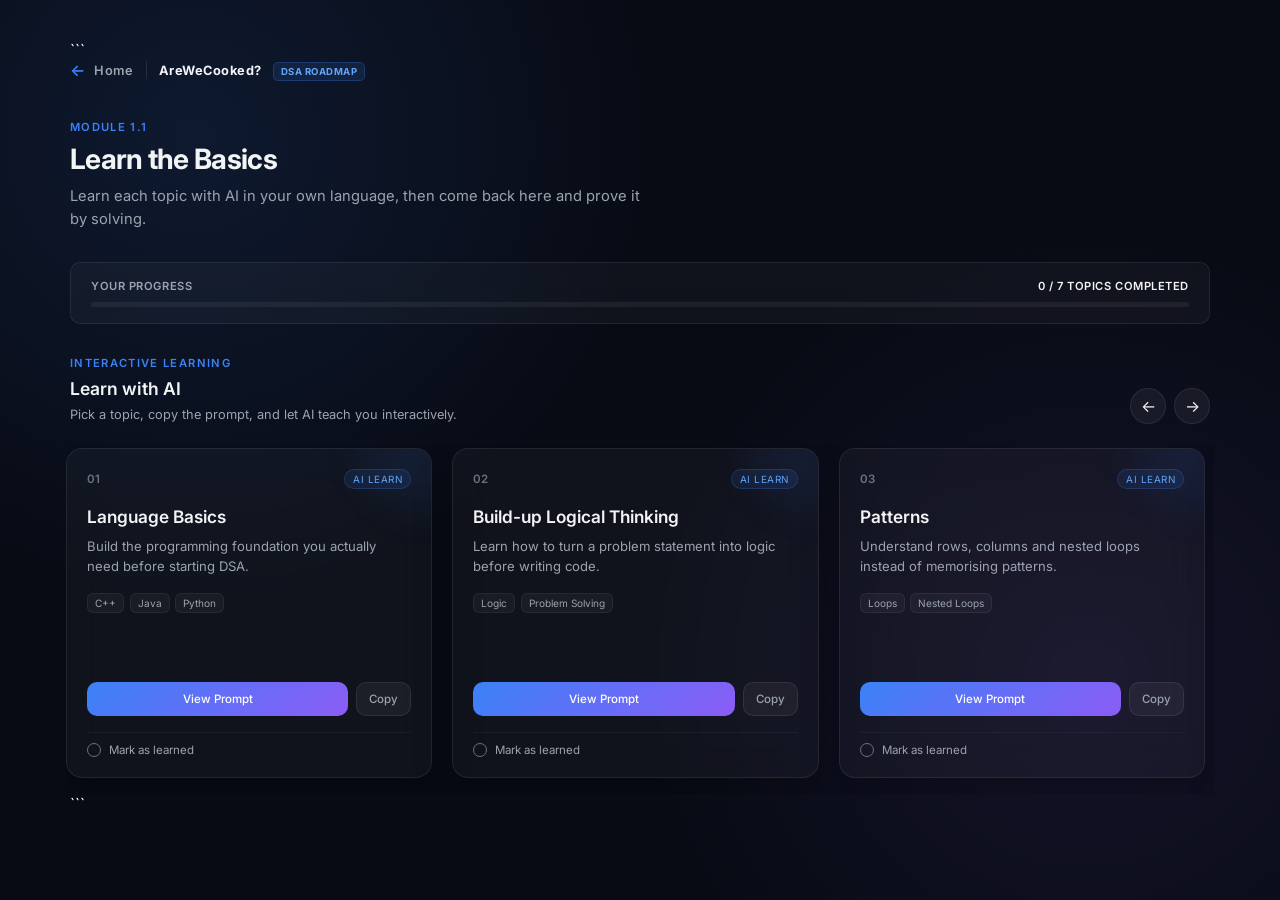
==== 1/1.1.html @ b9adece2 "1.1 prompts section added" ====
<!DOCTYPE html>

<html lang="en">
<head>
  <meta charset="UTF-8">
  <meta name="viewport" content="width=device-width, initial-scale=1.0">
  <title>AreWeCooked? — Learn the Basics</title>

  <link rel="preconnect" href="https://fonts.googleapis.com">
  <link rel="preconnect" href="https://fonts.gstatic.com" crossorigin>
  <link href="https://fonts.googleapis.com/css2?family=Inter:wght@400;500;600;700&display=swap" rel="stylesheet">

  <style>
    :root {
      --bg-dark: #080b14;
      --card-bg: rgba(255, 255, 255, 0.035);
      --card-bg-hover: rgba(255, 255, 255, 0.06);
      --card-border: rgba(255, 255, 255, 0.08);
      --card-border-hover: rgba(100, 140, 255, 0.3);

      --accent-blue: #3b82f6;
      --accent-purple: #8b5cf6;
      --accent-blue-glow: rgba(59, 130, 246, 0.25);
      --accent-green: #10b981;

      --text-main: #f3f4f6;
      --text-secondary: #9ca3af;
      --text-muted: #6b7280;

      --blur-val: blur(18px);
      --radius-lg: 16px;
      --radius-md: 10px;
      --radius-sm: 6px;

      --transition: all 0.25s cubic-bezier(0.16, 1, 0.3, 1);
    }

    * {
      box-sizing: border-box;
      margin: 0;
      padding: 0;
    }

    html {
      scroll-behavior: smooth;
    }

    body {
      background-color: var(--bg-dark);
      background-image:
        radial-gradient(circle at 15% 15%, rgba(59, 130, 246, 0.12), transparent 35%),
        radial-gradient(circle at 85% 75%, rgba(139, 92, 246, 0.09), transparent 35%);
      background-attachment: fixed;
      color: var(--text-main);
      font-family: 'Inter', -apple-system, BlinkMacSystemFont, sans-serif;
      min-height: 100vh;
      padding: 2.5rem 1.5rem 4rem;
      -webkit-font-smoothing: antialiased;
      overflow-x: hidden;
    }

    button,
    input {
      font: inherit;
    }

    .container {
      width: 100%;
      max-width: 1140px;
      margin: 0 auto;
    }

    /* =========================
       TOP BAR
    ========================= */

    .top-bar {
      display: flex;
      align-items: center;
      margin-bottom: 2.5rem;
    }

    .home-link {
      display: inline-flex;
      align-items: center;
      gap: 0.55rem;
      color: var(--text-secondary);
      text-decoration: none;
      font-size: 0.8rem;
      font-weight: 600;
      letter-spacing: 0.03em;
      transition: var(--transition);
    }

    .home-link:hover {
      color: var(--text-main);
      transform: translateX(-2px);
    }

    .home-arrow {
      color: var(--accent-blue);
      font-size: 1rem;
      transition: transform 0.25s ease;
    }

    .home-link:hover .home-arrow {
      transform: translateX(-3px);
    }

    .home-divider {
      width: 1px;
      height: 18px;
      background: rgba(255, 255, 255, 0.1);
      margin: 0 0.75rem;
    }

    .page-brand {
      font-size: 0.8rem;
      font-weight: 700;
      color: var(--text-main);
      letter-spacing: 0.04em;
    }

    .brand-badge {
      margin-left: 0.45rem;
      font-size: 0.6rem;
      padding: 3px 7px;
      background: rgba(59, 130, 246, 0.12);
      border: 1px solid rgba(59, 130, 246, 0.25);
      color: #60a5fa;
      border-radius: 5px;
      text-transform: uppercase;
    }

    /* =========================
       HEADER
    ========================= */

    .header-section {
      margin-bottom: 2rem;
    }

    .eyebrow {
      font-size: 0.7rem;
      font-weight: 600;
      text-transform: uppercase;
      letter-spacing: 0.12em;
      color: var(--accent-blue);
      margin-bottom: 0.5rem;
    }

    .main-heading {
      font-size: 1.75rem;
      font-weight: 700;
      letter-spacing: -0.025em;
      color: var(--text-main);
      margin-bottom: 0.55rem;
    }

    .header-desc {
      font-size: 0.92rem;
      color: var(--text-secondary);
      max-width: 590px;
      line-height: 1.55;
    }

    /* =========================
       PROGRESS
    ========================= */

    .progress-container {
      margin-bottom: 2rem;
      background: var(--card-bg);
      border: 1px solid var(--card-border);
      backdrop-filter: var(--blur-val);
      -webkit-backdrop-filter: var(--blur-val);
      border-radius: var(--radius-md);
      padding: 1rem 1.25rem;
      display: flex;
      flex-direction: column;
      gap: 0.55rem;
    }

    .progress-header {
      display: flex;
      justify-content: space-between;
      align-items: center;
      gap: 1rem;
      font-size: 0.7rem;
      font-weight: 600;
      letter-spacing: 0.05em;
      text-transform: uppercase;
      color: var(--text-secondary);
    }

    .progress-count {
      color: var(--text-main);
      white-space: nowrap;
    }

    .progress-bar-bg {
      width: 100%;
      height: 5px;
      background: rgba(255, 255, 255, 0.06);
      border-radius: 99px;
      overflow: hidden;
    }

    .progress-bar-fill {
      height: 100%;
      width: 0%;
      background: linear-gradient(90deg, var(--accent-blue), var(--accent-purple));
      border-radius: 99px;
      transition: width 0.4s ease;
    }

    /* =========================
       SECTION HEADER
    ========================= */

    .section-controls {
      display: flex;
      justify-content: space-between;
      align-items: flex-end;
      margin-bottom: 1.25rem;
      gap: 1rem;
    }

    .section-title {
      font-size: 1.1rem;
      font-weight: 600;
      color: var(--text-main);
    }

    .section-description {
      margin-top: 0.35rem;
      font-size: 0.8rem;
      line-height: 1.5;
      color: var(--text-secondary);
      max-width: 500px;
    }

    .nav-buttons {
      display: flex;
      gap: 0.5rem;
      flex-shrink: 0;
    }

    .nav-btn {
      width: 36px;
      height: 36px;
      border-radius: 50%;
      background: rgba(255, 255, 255, 0.05);
      border: 1px solid var(--card-border);
      color: var(--text-main);
      display: flex;
      align-items: center;
      justify-content: center;
      cursor: pointer;
      transition: var(--transition);
    }

    .nav-btn:hover {
      background: rgba(59, 130, 246, 0.15);
      border-color: rgba(59, 130, 246, 0.4);
      color: #fff;
      transform: translateY(-2px);
    }

    /* =========================
       CAROUSEL
    ========================= */

    .carousel-track {
      display: flex;
      gap: 1.25rem;
      overflow-x: auto;
      scroll-snap-type: x mandatory;
      scroll-behavior: smooth;
      padding: 0.25rem 0.25rem 1rem;
      margin: 0 -0.25rem;
      scrollbar-width: none;
      -webkit-overflow-scrolling: touch;
      cursor: grab;
    }

    .carousel-track:active {
      cursor: grabbing;
    }

    .carousel-track::-webkit-scrollbar {
      display: none;
    }

    /* =========================
       CARDS
    ========================= */

    .card {
      flex: 0 0 calc(33.333% - 0.85rem);
      min-width: 300px;
      min-height: 330px;
      scroll-snap-align: start;

      background: var(--card-bg);
      border: 1px solid var(--card-border);
      backdrop-filter: var(--blur-val);
      -webkit-backdrop-filter: var(--blur-val);
      border-radius: var(--radius-lg);

      padding: 1.25rem;

      display: flex;
      flex-direction: column;
      justify-content: space-between;

      box-shadow: 0 20px 40px rgba(0, 0, 0, 0.2);
      transition: var(--transition);
      position: relative;
      overflow: hidden;
    }

    .card::before {
      content: "";
      position: absolute;
      width: 130px;
      height: 130px;
      top: -70px;
      right: -60px;
      background: rgba(59, 130, 246, 0.08);
      border-radius: 50%;
      filter: blur(20px);
      pointer-events: none;
    }

    .card:hover {
      transform: translateY(-4px);
      border-color: var(--card-border-hover);
      background: var(--card-bg-hover);
      box-shadow:
        0 20px 40px rgba(0, 0, 0, 0.3),
        0 0 20px var(--accent-blue-glow);
    }

    .card.is-learned {
      border-color: rgba(16, 185, 129, 0.35);
    }

    .card-top {
      display: flex;
      justify-content: space-between;
      align-items: center;
      margin-bottom: 1rem;
    }

    .topic-number {
      font-size: 0.72rem;
      font-weight: 600;
      color: var(--text-muted);
    }

    .ai-badge {
      font-size: 0.62rem;
      text-transform: uppercase;
      letter-spacing: 0.05em;
      padding: 3px 8px;
      border-radius: 12px;
      background: rgba(59, 130, 246, 0.1);
      color: #60a5fa;
      border: 1px solid rgba(59, 130, 246, 0.22);
    }

    .card-title {
      font-size: 1.08rem;
      font-weight: 600;
      line-height: 1.35;
      color: var(--text-main);
      margin-bottom: 0.55rem;
    }

    .card-desc {
      font-size: 0.82rem;
      color: var(--text-secondary);
      line-height: 1.5;
      margin-bottom: 1rem;
    }

    .tags-wrapper {
      display: flex;
      flex-wrap: wrap;
      gap: 0.35rem;
      margin-bottom: 1.25rem;
    }

    .tag {
      font-size: 0.63rem;
      padding: 3px 7px;
      background: rgba(255, 255, 255, 0.04);
      border: 1px solid rgba(255, 255, 255, 0.06);
      color: var(--text-secondary);
      border-radius: var(--radius-sm);
    }

    /* =========================
       BUTTONS
    ========================= */

    .card-actions {
      display: flex;
      gap: 0.5rem;
      margin-bottom: 1rem;
    }

    .btn {
      font-family: inherit;
      font-size: 0.72rem;
      font-weight: 500;
      padding: 0.55rem 0.75rem;
      border-radius: var(--radius-md);
      cursor: pointer;
      transition: var(--transition);
      display: inline-flex;
      align-items: center;
      justify-content: center;
      gap: 0.35rem;
      border: none;
    }

    .btn-primary {
      background: linear-gradient(135deg, var(--accent-blue), var(--accent-purple));
      color: #fff;
      flex: 1;
    }

    .btn-primary:hover {
      opacity: 0.92;
      box-shadow: 0 4px 14px rgba(59, 130, 246, 0.28);
    }

    .btn-secondary {
      background: rgba(255, 255, 255, 0.05);
      border: 1px solid var(--card-border);
      color: var(--text-secondary);
    }

    .btn-secondary:hover {
      background: rgba(255, 255, 255, 0.1);
      color: var(--text-main);
    }

    /* =========================
       LEARNED TOGGLE
    ========================= */

    .learned-toggle {
      display: flex;
      align-items: center;
      gap: 0.5rem;
      font-size: 0.72rem;
      color: var(--text-secondary);
      cursor: pointer;
      user-select: none;
      padding-top: 0.65rem;
      border-top: 1px solid rgba(255, 255, 255, 0.04);
    }

    .learned-toggle input {
      display: none;
    }

    .checkbox-custom {
      width: 14px;
      height: 14px;
      border-radius: 50%;
      border: 1px solid var(--text-muted);
      display: flex;
      align-items: center;
      justify-content: center;
      transition: var(--transition);
    }

    .learned-toggle input:checked ~ .checkbox-custom {
      background: var(--accent-green);
      border-color: var(--accent-green);
    }

    .checkbox-custom::after {
      content: "";
      width: 4px;
      height: 7px;
      border: solid #000;
      border-width: 0 1.5px 1.5px 0;
      transform: rotate(45deg);
      display: none;
      margin-bottom: 1px;
    }

    .learned-toggle input:checked ~ .checkbox-custom::after {
      display: block;
    }

    .learned-toggle input:checked ~ .label-text {
      color: var(--accent-green);
    }

    /* =========================
       MODAL
    ========================= */

    .modal-overlay {
      position: fixed;
      inset: 0;
      width: 100vw;
      height: 100vh;

      background: rgba(4, 6, 12, 0.78);
      backdrop-filter: blur(9px);
      -webkit-backdrop-filter: blur(9px);

      z-index: 1000;

      display: flex;
      align-items: center;
      justify-content: center;

      opacity: 0;
      pointer-events: none;
      transition: opacity 0.25s ease;

      padding: 1rem;
    }

    .modal-overlay.active {
      opacity: 1;
      pointer-events: auto;
    }

    .modal {
      background: rgba(15, 20, 32, 0.9);
      border: 1px solid var(--card-border);
      backdrop-filter: var(--blur-val);
      -webkit-backdrop-filter: var(--blur-val);
      border-radius: var(--radius-lg);

      width: 100%;
      max-width: 680px;
      max-height: 90vh;

      padding: 1.5rem;

      box-shadow: 0 30px 60px rgba(0, 0, 0, 0.5);

      transform: scale(0.96) translateY(8px);
      transition: transform 0.25s ease;

      display: flex;
      flex-direction: column;
      gap: 1rem;
    }

    .modal-overlay.active .modal {
      transform: scale(1) translateY(0);
    }

    .modal-header {
      display: flex;
      justify-content: space-between;
      align-items: flex-start;
      gap: 1rem;
    }

    .modal-topic-label {
      font-size: 0.65rem;
      text-transform: uppercase;
      letter-spacing: 0.1em;
      color: var(--accent-blue);
      font-weight: 600;
      margin-bottom: 0.25rem;
    }

    .modal-title {
      font-size: 1.2rem;
      font-weight: 600;
      color: var(--text-main);
    }

    .modal-close {
      width: 32px;
      height: 32px;
      border-radius: 50%;
      border: 1px solid var(--card-border);
      background: rgba(255, 255, 255, 0.04);
      color: var(--text-secondary);
      cursor: pointer;
      transition: var(--transition);
      flex-shrink: 0;
    }

    .modal-close:hover {
      color: var(--text-main);
      background: rgba(255, 255, 255, 0.09);
    }

    .prompt-box-wrapper {
      display: flex;
      flex-direction: column;
      gap: 0.4rem;
      min-height: 0;
    }

    .prompt-label {
      font-size: 0.68rem;
      color: var(--text-muted);
      text-transform: uppercase;
      letter-spacing: 0.05em;
    }

    .prompt-box {
      background: rgba(0, 0, 0, 0.35);
      border: 1px solid rgba(255, 255, 255, 0.06);
      border-radius: var(--radius-md);
      padding: 1rem;

      font-family: 'Inter', sans-serif;
      font-size: 0.8rem;
      color: var(--text-secondary);
      line-height: 1.65;

      max-height: 50vh;
      overflow-y: auto;
      white-space: pre-wrap;
    }

    .prompt-box::-webkit-scrollbar {
      width: 5px;
    }

    .prompt-box::-webkit-scrollbar-thumb {
      background: rgba(255, 255, 255, 0.15);
      border-radius: 10px;
    }

    .modal-actions {
      display: flex;
      justify-content: flex-end;
      gap: 0.5rem;
    }

    /* =========================
       TOAST
    ========================= */

    .toast {
      position: fixed;
      bottom: 20px;
      right: 20px;

      background: rgba(15, 23, 42, 0.94);
      border: 1px solid rgba(59, 130, 246, 0.5);
      color: var(--text-main);

      padding: 0.65rem 1rem;
      border-radius: var(--radius-md);

      font-size: 0.78rem;

      display: flex;
      align-items: center;
      gap: 0.5rem;

      box-shadow: 0 10px 25px rgba(0, 0, 0, 0.3);

      transform: translateY(100px);
      opacity: 0;
      transition: all 0.3s ease;

      z-index: 1100;
    }

    .toast.show {
      transform: translateY(0);
      opacity: 1;
    }

    /* =========================
       RESPONSIVE
    ========================= */

    @media (max-width: 900px) {
      .card {
        flex: 0 0 calc(50% - 0.625rem);
      }
    }

    @media (max-width: 600px) {
      body {
        padding: 1.5rem 1rem 3rem;
      }

      .top-bar {
        margin-bottom: 2rem;
      }

      .main-heading {
        font-size: 1.45rem;
      }

      .header-desc {
        font-size: 0.85rem;
      }

      .section-controls {
        align-items: flex-start;
      }

      .section-description {
        max-width: 300px;
      }

      .card {
        flex: 0 0 86%;
        min-width: 0;
        min-height: 315px;
      }

      .modal {
        padding: 1.15rem;
        max-height: 92vh;
      }

      .prompt-box {
        max-height: 55vh;
        font-size: 0.77rem;
      }

      .toast {
        left: 1rem;
        right: 1rem;
        bottom: 1rem;
        justify-content: center;
      }
    }
  </style>

</head>

<body>

  <div class="container">

```
<!-- =========================
     TOP BAR
========================== -->

<div class="top-bar">

  <a href="../../index.html" class="home-link" aria-label="Go to homepage">
    <span class="home-arrow">←</span>
    <span>Home</span>
  </a>

  <span class="home-divider"></span>

  <div class="page-brand">
    AreWeCooked?
    <span class="brand-badge">DSA Roadmap</span>
  </div>

</div>

<!-- =========================
     HEADER
========================== -->

<header class="header-section">

  <div class="eyebrow">Module 1.1</div>

  <h1 class="main-heading">Learn the Basics</h1>

  <p class="header-desc">
    Learn each topic with AI in your own language, then come back here and prove it by solving.
  </p>

</header>

<!-- =========================
     PROGRESS
========================== -->

<div class="progress-container">

  <div class="progress-header">
    <span>Your Progress</span>

    <span class="progress-count" id="progress-text">
      0 / 7 Topics Completed
    </span>
  </div>

  <div class="progress-bar-bg">
    <div class="progress-bar-fill" id="progress-fill"></div>
  </div>

</div>

<!-- =========================
     AI SECTION
========================== -->

<div class="section-controls">

  <div>

    <div class="eyebrow">
      Interactive Learning
    </div>

    <h2 class="section-title">
      Learn with AI
    </h2>

    <p class="section-description">
      Pick a topic, copy the prompt, and let AI teach you interactively.
    </p>

  </div>

  <div class="nav-buttons">

    <button
      class="nav-btn"
      id="prevBtn"
      aria-label="Previous topics"
      type="button"
    >
      ←
    </button>

    <button
      class="nav-btn"
      id="nextBtn"
      aria-label="Next topics"
      type="button"
    >
      →
    </button>

  </div>

</div>

<!-- =========================
     CAROUSEL
========================== -->

<div class="carousel-track" id="carouselTrack">

  <!-- CARD 01 -->
  <div class="card" data-id="1">

    <div>

      <div class="card-top">
        <span class="topic-number">01</span>
        <span class="ai-badge">AI Learn</span>
      </div>

      <h3 class="card-title">
        Language Basics
      </h3>

      <p class="card-desc">
        Build the programming foundation you actually need before starting DSA.
      </p>

      <div class="tags-wrapper">
        <span class="tag">C++</span>
        <span class="tag">Java</span>
        <span class="tag">Python</span>
      </div>

    </div>

    <div>

      <div class="card-actions">

        <button
          class="btn btn-primary"
          onclick="openModal(1)"
          type="button"
        >
          View Prompt
        </button>

        <button
          class="btn btn-secondary"
          onclick="copyPrompt(1)"
          type="button"
        >
          Copy
        </button>

      </div>

      <label class="learned-toggle">

        <input
          type="checkbox"
          data-learned-id="1"
          onchange="toggleLearned(1, this.checked)"
        >

        <span class="checkbox-custom"></span>

        <span class="label-text">
          Mark as learned
        </span>

      </label>

    </div>

  </div>


  <!-- CARD 02 -->
  <div class="card" data-id="2">

    <div>

      <div class="card-top">
        <span class="topic-number">02</span>
        <span class="ai-badge">AI Learn</span>
      </div>

      <h3 class="card-title">
        Build-up Logical Thinking
      </h3>

      <p class="card-desc">
        Learn how to turn a problem statement into logic before writing code.
      </p>

      <div class="tags-wrapper">
        <span class="tag">Logic</span>
        <span class="tag">Problem Solving</span>
      </div>

    </div>

    <div>

      <div class="card-actions">

        <button
          class="btn btn-primary"
          onclick="openModal(2)"
          type="button"
        >
          View Prompt
        </button>

        <button
          class="btn btn-secondary"
          onclick="copyPrompt(2)"
          type="button"
        >
          Copy
        </button>

      </div>

      <label class="learned-toggle">

        <input
          type="checkbox"
          data-learned-id="2"
          onchange="toggleLearned(2, this.checked)"
        >

        <span class="checkbox-custom"></span>

        <span class="label-text">
          Mark as learned
        </span>

      </label>

    </div>

  </div>


  <!-- CARD 03 -->
  <div class="card" data-id="3">

    <div>

      <div class="card-top">
        <span class="topic-number">03</span>
        <span class="ai-badge">AI Learn</span>
      </div>

      <h3 class="card-title">
        Patterns
      </h3>

      <p class="card-desc">
        Understand rows, columns and nested loops instead of memorising patterns.
      </p>

      <div class="tags-wrapper">
        <span class="tag">Loops</span>
        <span class="tag">Nested Loops</span>
      </div>

    </div>

    <div>

      <div class="card-actions">

        <button
          class="btn btn-primary"
          onclick="openModal(3)"
          type="button"
        >
          View Prompt
        </button>

        <button
          class="btn btn-secondary"
          onclick="copyPrompt(3)"
          type="button"
        >
          Copy
        </button>

      </div>

      <label class="learned-toggle">

        <input
          type="checkbox"
          data-learned-id="3"
          onchange="toggleLearned(3, this.checked)"
        >

        <span class="checkbox-custom"></span>

        <span class="label-text">
          Mark as learned
        </span>

      </label>

    </div>

  </div>


  <!-- CARD 04 -->
  <div class="card" data-id="4">

    <div>

      <div class="card-top">
        <span class="topic-number">04</span>
        <span class="ai-badge">AI Learn</span>
      </div>

      <h3 class="card-title">
        STL / Collections
      </h3>

      <p class="card-desc">
        Learn the data structures and tools your language gives you for DSA.
      </p>

      <div class="tags-wrapper">
        <span class="tag">STL</span>
        <span class="tag">Collections</span>
        <span class="tag">DSA</span>
      </div>

    </div>

    <div>

      <div class="card-actions">

        <button
          class="btn btn-primary"
          onclick="openModal(4)"
          type="button"
        >
          View Prompt
        </button>

        <button
          class="btn btn-secondary"
          onclick="copyPrompt(4)"
          type="button"
        >
          Copy
        </button>

      </div>

      <label class="learned-toggle">

        <input
          type="checkbox"
          data-learned-id="4"
          onchange="toggleLearned(4, this.checked)"
        >

        <span class="checkbox-custom"></span>

        <span class="label-text">
          Mark as learned
        </span>

      </label>

    </div>

  </div>


  <!-- CARD 05 -->
  <div class="card" data-id="5">

    <div>

      <div class="card-top">
        <span class="topic-number">05</span>
        <span class="ai-badge">AI Learn</span>
      </div>

      <h3 class="card-title">
        Basic Maths
      </h3>

      <p class="card-desc">
        Build the mathematical thinking behind common beginner DSA problems.
      </p>

      <div class="tags-wrapper">
        <span class="tag">Numbers</span>
        <span class="tag">Primes</span>
        <span class="tag">GCD</span>
      </div>

    </div>

    <div>

      <div class="card-actions">

        <button
          class="btn btn-primary"
          onclick="openModal(5)"
          type="button"
        >
          View Prompt
        </button>

        <button
          class="btn btn-secondary"
          onclick="copyPrompt(5)"
          type="button"
        >
          Copy
        </button>

      </div>

      <label class="learned-toggle">

        <input
          type="checkbox"
          data-learned-id="5"
          onchange="toggleLearned(5, this.checked)"
        >

        <span class="checkbox-custom"></span>

        <span class="label-text">
          Mark as learned
        </span>

      </label>

    </div>

  </div>


  <!-- CARD 06 -->
  <div class="card" data-id="6">

    <div>

      <div class="card-top">
        <span class="topic-number">06</span>
        <span class="ai-badge">AI Learn</span>
      </div>

      <h3 class="card-title">
        Basic Recursion
      </h3>

      <p class="card-desc">
        Understand calls, base cases and the stack before solving recursion problems.
      </p>

      <div class="tags-wrapper">
        <span class="tag">Recursion</span>
        <span class="tag">Call Stack</span>
      </div>

    </div>

    <div>

      <div class="card-actions">

        <button
          class="btn btn-primary"
          onclick="openModal(6)"
          type="button"
        >
          View Prompt
        </button>

        <button
          class="btn btn-secondary"
          onclick="copyPrompt(6)"
          type="button"
        >
          Copy
        </button>

      </div>

      <label class="learned-toggle">

        <input
          type="checkbox"
          data-learned-id="6"
          onchange="toggleLearned(6, this.checked)"
        >

        <span class="checkbox-custom"></span>

        <span class="label-text">
          Mark as learned
        </span>

      </label>

    </div>

  </div>


  <!-- CARD 07 -->
  <div class="card" data-id="7">

    <div>

      <div class="card-top">
        <span class="topic-number">07</span>
        <span class="ai-badge">AI Learn</span>
      </div>

      <h3 class="card-title">
        Basic Hashing
      </h3>

      <p class="card-desc">
        Learn when storing information can make a problem dramatically faster.
      </p>

      <div class="tags-wrapper">
        <span class="tag">Hashing</span>
        <span class="tag">Frequency</span>
        <span class="tag">Lookup</span>
      </div>

    </div>

    <div>

      <div class="card-actions">

        <button
          class="btn btn-primary"
          onclick="openModal(7)"
          type="button"
        >
          View Prompt
        </button>

        <button
          class="btn btn-secondary"
          onclick="copyPrompt(7)"
          type="button"
        >
          Copy
        </button>

      </div>

      <label class="learned-toggle">

        <input
          type="checkbox"
          data-learned-id="7"
          onchange="toggleLearned(7, this.checked)"
        >

        <span class="checkbox-custom"></span>

        <span class="label-text">
          Mark as learned
        </span>

      </label>

    </div>

  </div>

</div>
```

  </div>

  <!-- =========================
       PROMPT MODAL
  ========================== -->

  <div
    class="modal-overlay"
    id="modalOverlay"
    onclick="closeModalOnOuterClick(event)"
    aria-hidden="true"
  >

```
<div
  class="modal"
  role="dialog"
  aria-modal="true"
  aria-labelledby="modalTitle"
>

  <div class="modal-header">

    <div>

      <div
        class="modal-topic-label"
        id="modalTopicLabel"
      >
        Topic 01
      </div>

      <div
        class="modal-title"
        id="modalTitle"
      >
        Language Basics
      </div>

    </div>

    <button
      class="modal-close"
      onclick="closeModal()"
      aria-label="Close prompt"
      type="button"
    >
      ×
    </button>

  </div>


  <div class="prompt-box-wrapper">

    <span class="prompt-label">
      AI Prompt
    </span>

    <div
      class="prompt-box"
      id="modalPromptText"
    >
      Loading prompt...
    </div>

  </div>


  <div class="modal-actions">

    <button
      class="btn btn-secondary"
      onclick="closeModal()"
      type="button"
    >
      Close
    </button>

    <button
      class="btn btn-primary"
      id="modalCopyBtn"
      onclick="copyCurrentModalPrompt()"
      type="button"
    >
      Copy Prompt
    </button>

  </div>

</div>
```

  </div>

  <!-- =========================
       TOAST
  ========================== -->

  <div
    class="toast"
    id="toast"
    role="status"
    aria-live="polite"
  >

```
<span>✓</span>

<span id="toastMsg">
  Prompt copied to clipboard!
</span>
```

  </div>

  <!-- =========================
       JAVASCRIPT
  ========================== -->

  <script>

    /* ============================================================
       AI PROMPTS
    ============================================================ */

    const promptsData = {

      1: {
        title: "Language Basics",

        prompt: `Act as my personal programming fundamentals tutor for DSA.

First ask me which language I am using:
- C++
- Java
- Python

Also ask me how much programming I already know.

My goal is NOT to master the entire programming language. I want to learn the programming fundamentals I actually need before starting DSA and become comfortable solving basic problems independently.

Teach me interactively, not like a textbook.

Start by checking my current level with a few simple questions or a tiny coding task. Then create a learning path based on my level.

Teach ONE concept at a time.

For every concept:

1. Explain the idea simply.
2. Show a small example in my chosen language.
3. Explain why the code works.
4. Ask me a question to check my understanding.
5. Give me a small problem to solve myself.
6. Let me attempt it before showing the solution.
7. If I get stuck, give hints progressively.
8. If my solution is wrong, help me identify and fix the mistake instead of immediately replacing my code.
9. Explain important edge cases.
10. Move on only when I reasonably understand the concept.

Cover the programming fundamentals needed for beginner DSA:

- Variables
- Data types
- Input/output
- Operators
- Type conversion where relevant
- if/else
- switch where relevant
- for loops
- while loops
- nested loops
- functions
- parameters and return values
- basic scope
- arrays/lists
- strings
- basic language features needed for problem solving

Adapt EVERYTHING to my chosen language.

Connect each concept to DSA. Explain how loops, conditions, functions, arrays/lists and strings will later appear in actual DSA problems.

Do not make me memorize syntax. Make me think.

Gradually introduce:

- problem understanding
- writing simple logic
- pseudocode
- dry runs
- edge cases
- debugging
- basic time complexity
- basic space complexity

When I give you code, first understand what I was trying to do. Then point out the exact issue, explain WHY it happens, and give me a hint before giving corrected code.

Periodically test me with:

- output prediction
- debugging
- dry runs
- small coding problems
- "what would you change?" questions

Do not give huge theory dumps.
Do not reveal solutions immediately.
Do not rush.
Adapt the difficulty to me.

At the end, give me a small assessment and tell me which fundamentals I should revise before moving to DSA.

Start by asking me which language I use and what I already know.`
      },


      2: {
        title: "Build-up Logical Thinking",

        prompt: `Act as my personal problem-solving tutor for DSA.

I want to develop the ability to look at a programming problem and figure out the logic myself instead of immediately searching for a solution.

First ask me whether I use C++, Java, or Python and remember my choice throughout the session.

Do NOT teach this like a theory chapter.

Teach me how to think.

Start with very simple problems and gradually increase the difficulty.

For every problem, train me through this process:

1. Read the problem carefully.
2. Identify what is given.
3. Identify what needs to be found.
4. Identify important constraints if provided.
5. Break the problem into smaller steps.
6. Look for patterns or observations.
7. Decide which programming concepts are needed.
8. Write the logic/pseudocode.
9. Dry-run the logic manually.
10. Convert it into code.
11. Test normal and edge cases.
12. Think about time and space complexity.

Do NOT give me the solution immediately.

Ask me what I think first.

If I am stuck:

- give a small hint
- then a stronger hint
- only reveal the approach if I still cannot progress

After I solve a problem, ask me whether there is another way to solve it and compare the approaches.

Include exercises involving:

- conditions
- loops
- nested loops
- numbers
- arrays/lists
- strings
- simple patterns
- basic mathematical logic

Teach me to recognise common problem-solving patterns.

Occasionally give me a problem without telling me which concept it uses. I should identify the approach myself.

If I make the same mistake repeatedly, stop and teach that specific thinking gap.

Do not focus on memorising code.

Focus on:

PROBLEM → OBSERVATION → LOGIC → APPROACH → CODE → TEST

At the end, give me a mini challenge where I must explain my approach BEFORE writing code.

Start by asking me a very easy problem and let me think.`
      },


      3: {
        title: "Patterns",

        prompt: `Act as my personal DSA patterns tutor.

I use patterns to improve my understanding of nested loops and logical thinking, not to memorise pattern code.

First ask me whether I use C++, Java, or Python and use that language throughout the session.

Teach me patterns progressively from extremely simple to challenging.

For every pattern:

1. Show me the expected output.
2. Ask me to observe it.
3. Ask how many rows there are.
4. Ask what changes from row to row.
5. Make me identify the number of columns/items.
6. Make me identify spaces if they exist.
7. Ask me what should be printed in each position.
8. Help me derive the loop structure.
9. Let me attempt the code.
10. Give hints if I get stuck.
11. Dry-run the loops.
12. Explain the final solution only after I have tried.

Start with:

- solid star patterns
- increasing/decreasing patterns
- number patterns
- character patterns

Then gradually introduce:

- spaces
- pyramids
- inverted pyramids
- symmetrical patterns
- changing row/column relationships
- more complex nested-loop patterns

Do NOT let me memorise templates.

If I ask for the code immediately, first ask me to explain the row/column logic.

When I make a mistake, identify whether the problem is:

- row logic
- column logic
- space calculation
- loop bounds
- printed value
- nested-loop structure

Make me predict the output of small loops and dry-run them.

Gradually increase difficulty only when I demonstrate understanding.

At the end, give me several unseen patterns and ask me to derive the logic without help.

The goal is:

OBSERVE → FIND THE PATTERN → DERIVE LOOPS → CODE → DRY RUN

Start with a very simple pattern and ask me what I notice.`
      },


      4: {
        title: "STL / Collections",

        prompt: `Act as my personal DSA data-structures tutor.

First ask me whether I use C++, Java, or Python.

Adapt the entire lesson to my language.

My goal is not to memorise every library function. I want to understand the data structures and tools I will actually use while solving DSA problems.

Teach one structure at a time.

For every structure, explain:

1. What it is.
2. Why it exists.
3. What problem it solves.
4. When I should use it.
5. Important operations.
6. Time complexity of those operations.
7. A tiny example.
8. A small problem where I actually use it.

For C++, cover useful STL structures such as:

- vector
- pair
- set
- unordered_set
- map
- unordered_map
- stack
- queue
- priority_queue
- iterators
- useful algorithms

For Java, teach the relevant Java Collections equivalents.

For Python, teach the appropriate built-in data structures and useful modules/tools for DSA.

Do NOT teach every available API method.

Focus on practical DSA usage.

After teaching a structure, give me a problem and ask:

"Would you use this structure here? Why?"

Make me choose the data structure myself before telling me the answer.

Include comparison questions such as:

- vector vs set
- map vs unordered_map
- set vs unordered_set
- stack vs queue
- array/list vs hash-based structure

Explain trade-offs and complexity when relevant.

When I give code, review how I used the data structure and suggest improvements without unnecessarily rewriting my solution.

Gradually move from simple usage to actual beginner DSA problems.

At the end, give me a mixed challenge where I must decide which structure to use without being told.

The goal is:

UNDERSTAND → CHOOSE → USE → SOLVE

Start by asking which language I use and what data structures I already know.`
      },


      5: {
        title: "Basic Maths",

        prompt: `Act as my personal Basic Maths for DSA tutor.

First ask whether I use C++, Java, or Python and use that language for every coding example.

Teach only the mathematics that is genuinely useful for beginner DSA and problem solving.

Do not turn this into a school mathematics lecture.

Teach through:

OBSERVATION → LOGIC → ALGORITHM → CODE → PROBLEM

Cover topics progressively, including:

- even and odd numbers
- counting digits
- extracting digits
- sum of digits
- reversing a number
- palindrome numbers
- Armstrong numbers
- factors
- divisors
- prime numbers
- GCD
- LCM
- basic number properties

For each topic:

1. Explain the intuition.
2. Ask me what I think the solution might be.
3. Let me derive the logic.
4. Use a small example.
5. Dry-run it manually.
6. Let me write the code.
7. Help me debug it if necessary.
8. Explain time and space complexity.
9. Give me a similar problem to solve.

Do not immediately give me formulas or code if I can derive the idea myself.

For problems involving optimisation, first let me think of a simple solution and then help me discover a better approach.

For example, when learning prime checking, don't simply give me the sqrt(N) solution. Help me understand WHY checking beyond sqrt(N) is unnecessary.

Use edge cases and tricky inputs to test my understanding.

At the end, give me a mixed set of beginner maths problems without telling me which technique each one requires.

The goal is to make mathematical observations naturally while solving DSA problems.

Start with a very simple number problem and let me explain my approach.`
      },


      6: {
        title: "Basic Recursion",

        prompt: `Act as my personal recursion tutor for DSA.

First ask whether I use C++, Java, or Python and use that language throughout the session.

Assume I may know nothing about recursion.

Do NOT start with difficult recursion problems.

I want to genuinely understand what recursion is rather than memorise recursive code.

Teach me through small experiments and tracing.

Start with:

- what a function call actually does
- what it means for a function to call itself
- base case
- recursive case
- why the base case is necessary
- how calls are placed on the call stack
- how recursion returns and unwinds

For every example:

1. Show the problem.
2. Ask me what I think should happen.
3. Let me predict the calls.
4. Make me manually trace them.
5. Explain the call stack.
6. Let me write the code.
7. Dry-run my code.
8. Correct my mistakes through hints.

Start with extremely simple problems such as:

- printing something N times
- printing numbers
- printing numbers in reverse
- sum of first N numbers
- factorial
- basic recursive problems

Do NOT rush into backtracking or advanced recursion.

Teach me how to identify:

- base case
- changing parameter
- recursive call
- progress toward the base case

Whenever possible, ask me:

"What happens in the next recursive call?"

and:

"What happens when the base case is reached?"

If I cannot trace a recursive function, stop and work on tracing before moving ahead.

After I understand the basics, give me problems where I have to design the recursive logic myself.

Explain time and space complexity, especially recursion stack space, once I am ready.

At the end, give me several small recursive functions and ask me to predict their output and call sequence.

The goal is:

UNDERSTAND THE CALL → TRACE IT → DESIGN IT → CODE IT

Start from absolute zero and ask me what I currently understand about recursion.`
      },


      7: {
        title: "Basic Hashing",

        prompt: `Act as my personal hashing tutor for DSA.

First ask whether I use C++, Java, or Python and adapt all examples to my language.

Do not begin by throwing map/set syntax at me.

First make me understand WHY hashing is useful.

Start with a simple problem where I need to repeatedly search for or count values.

Let me experience the inefficient approach first.

Then help me discover the idea of storing information so that I can access it quickly.

Teach progressively:

- lookup
- frequency counting
- frequency arrays
- maps/dictionaries
- sets
- unordered/hash-based structures
- when hashing is useful
- when hashing is NOT necessary
- time and space trade-offs

For every concept:

1. Give me a small problem.
2. Let me think about a brute-force approach.
3. Ask what makes it slow.
4. Help me identify repeated work.
5. Introduce hashing as a solution.
6. Explain the intuition.
7. Let me implement it.
8. Dry-run it.
9. Analyse time and space complexity.
10. Give me a similar problem.

Adapt the implementation:

C++ → unordered_map, unordered_set, map, set, etc.

Java → HashMap, HashSet, TreeMap, etc.

Python → dict, set, Counter, etc., when appropriate.

Do not teach every method.

Focus on knowing WHEN and WHY to use each structure.

Give me problems involving:

- frequency counting
- duplicates
- occurrence counting
- lookup
- two-sum style thinking
- basic array/list problems
- basic string frequency problems

Do not tell me "use hashing" before I have tried to identify the approach.

When I solve a problem using hashing, ask whether another approach exists and compare the trade-offs.

At the end, give me mixed problems where I must decide between:

- brute force
- frequency array
- map/dictionary
- set
- another approach

The goal is not memorising HashMap syntax.

The goal is recognising:

"Can I store information so I don't have to repeatedly search for it?"

Start with a simple frequency-counting problem and let me think before explaining hashing.`
      }

    };


    /* ============================================================
       STATE
    ============================================================ */

    let activeModalId = null;

    const STORAGE_KEY = "arewecooked_learn_basics_progress";

    let learnedSet = new Set();


    /* ============================================================
       DOM
    ============================================================ */

    const track = document.getElementById("carouselTrack");
    const prevBtn = document.getElementById("prevBtn");
    const nextBtn = document.getElementById("nextBtn");

    const modalOverlay = document.getElementById("modalOverlay");
    const modalTitle = document.getElementById("modalTitle");
    const modalTopicLabel = document.getElementById("modalTopicLabel");
    const modalPromptText = document.getElementById("modalPromptText");

    const progressText = document.getElementById("progress-text");
    const progressFill = document.getElementById("progress-fill");


    /* ============================================================
       CAROUSEL
    ============================================================ */

    function getScrollAmount() {

      const firstCard = track.querySelector(".card");

      if (!firstCard) {
        return 320;
      }

      return firstCard.offsetWidth + 20;
    }


    prevBtn.addEventListener("click", () => {

      track.scrollBy({
        left: -getScrollAmount(),
        behavior: "smooth"
      });

    });


    nextBtn.addEventListener("click", () => {

      track.scrollBy({
        left: getScrollAmount(),
        behavior: "smooth"
      });

    });


    /* ============================================================
       LEARNED PROGRESS
    ============================================================ */

    function saveProgress() {

      localStorage.setItem(
        STORAGE_KEY,
        JSON.stringify([...learnedSet])
      );

    }


    function loadProgress() {

      try {

        const saved = JSON.parse(
          localStorage.getItem(STORAGE_KEY)
        );

        if (Array.isArray(saved)) {

          learnedSet = new Set(
            saved.map(Number)
          );

        }

      } catch (error) {

        learnedSet = new Set();

      }

      document
        .querySelectorAll(".learned-toggle input")
        .forEach(input => {

          const id = Number(input.dataset.learnedId);

          input.checked = learnedSet.has(id);

          const card = document.querySelector(
            `.card[data-id="${id}"]`
          );

          if (card && input.checked) {
            card.classList.add("is-learned");
          }

        });

      updateProgress();

    }


    function toggleLearned(id, isChecked) {

      const card = document.querySelector(
        `.card[data-id="${id}"]`
      );

      if (isChecked) {

        learnedSet.add(id);

        if (card) {
          card.classList.add("is-learned");
        }

      } else {

        learnedSet.delete(id);

        if (card) {
          card.classList.remove("is-learned");
        }

      }

      saveProgress();
      updateProgress();

    }


    function updateProgress() {

      const total = 7;
      const count = learnedSet.size;
      const percentage = (count / total) * 100;

      progressText.innerText =
        `${count} / ${total} Topics Completed`;

      progressFill.style.width =
        `${percentage}%`;

    }


    /* ============================================================
       MODAL
    ============================================================ */

    function openModal(id) {

      const data = promptsData[id];

      if (!data) {
        return;
      }

      activeModalId = id;

      modalTopicLabel.innerText =
        `Topic ${String(id).padStart(2, "0")}`;

      modalTitle.innerText =
        data.title;

      modalPromptText.innerText =
        data.prompt;

      modalOverlay.classList.add("active");

      modalOverlay.setAttribute(
        "aria-hidden",
        "false"
      );

      document.body.style.overflow = "hidden";

      setTimeout(() => {
        modalPromptText.scrollTop = 0;
      }, 50);

    }


    function closeModal() {

      modalOverlay.classList.remove("active");

      modalOverlay.setAttribute(
        "aria-hidden",
        "true"
      );

      activeModalId = null;

      document.body.style.overflow = "";

    }


    function closeModalOnOuterClick(event) {

      if (event.target === modalOverlay) {
        closeModal();
      }

    }


    document.addEventListener("keydown", event => {

      if (event.key === "Escape" && activeModalId !== null) {
        closeModal();
      }

    });


    /* ============================================================
       COPY PROMPTS
    ============================================================ */

    async function copyText(text) {

      try {

        await navigator.clipboard.writeText(text);

        return true;

      } catch (error) {

        const textarea =
          document.createElement("textarea");

        textarea.value = text;

        textarea.style.position = "fixed";
        textarea.style.opacity = "0";

        document.body.appendChild(textarea);

        textarea.select();

        const successful =
          document.execCommand("copy");

        textarea.remove();

        return successful;

      }

    }


    async function copyPrompt(id) {

      const data = promptsData[id];

      if (!data) {
        return;
      }

      const success =
        await copyText(data.prompt);

      if (success) {

        showToast("Prompt copied to clipboard!");

      } else {

        showToast("Couldn't copy the prompt.");

      }

    }


    async function copyCurrentModalPrompt() {

      if (activeModalId === null) {
        return;
      }

      await copyPrompt(activeModalId);

    }


    /* ============================================================
       TOAST
    ============================================================ */

    let toastTimeout;

    function showToast(message) {

      const toast =
        document.getElementById("toast");

      const toastMsg =
        document.getElementById("toastMsg");

      toastMsg.innerText = message;

      toast.classList.add("show");

      clearTimeout(toastTimeout);

      toastTimeout = setTimeout(() => {

        toast.classList.remove("show");

      }, 2200);

    }


    /* ============================================================
       INITIALISE
    ============================================================ */

    loadProgress();

  </script>

</body>
</html>
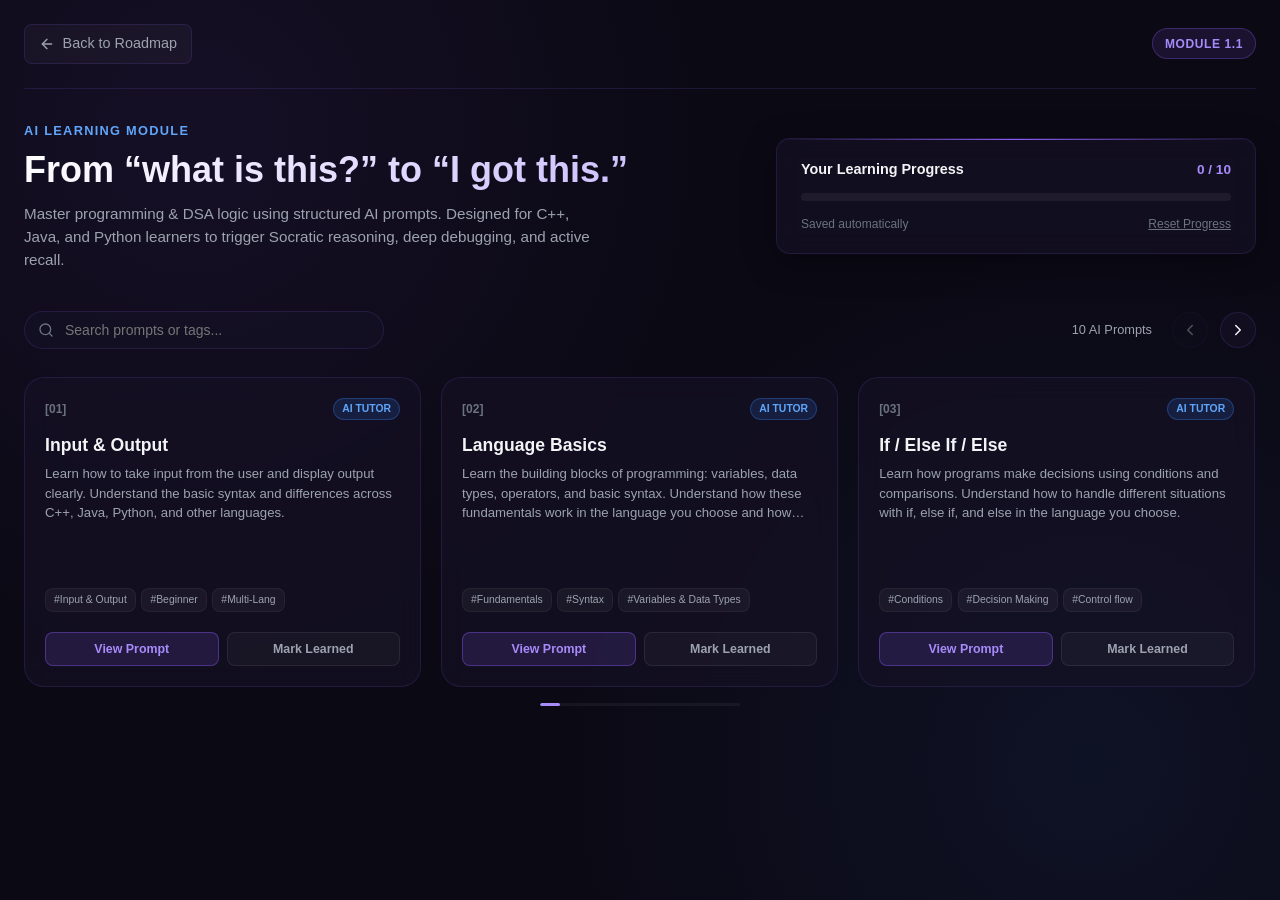
==== commit 6c57fd22: "1.1 prompts section updated" ====
--- a/1/1.1.html
+++ b/1/1.1.html
@@ -1,2353 +1,1680 @@
 <!DOCTYPE html>
-
 <html lang="en">
 <head>
-  <meta charset="UTF-8">
-  <meta name="viewport" content="width=device-width, initial-scale=1.0">
-  <title>AreWeCooked? — Learn the Basics</title>
-
-  <link rel="preconnect" href="https://fonts.googleapis.com">
-  <link rel="preconnect" href="https://fonts.gstatic.com" crossorigin>
-  <link href="https://fonts.googleapis.com/css2?family=Inter:wght@400;500;600;700&display=swap" rel="stylesheet">
-
-  <style>
-    :root {
-      --bg-dark: #080b14;
-      --card-bg: rgba(255, 255, 255, 0.035);
-      --card-bg-hover: rgba(255, 255, 255, 0.06);
-      --card-border: rgba(255, 255, 255, 0.08);
-      --card-border-hover: rgba(100, 140, 255, 0.3);
-
-      --accent-blue: #3b82f6;
-      --accent-purple: #8b5cf6;
-      --accent-blue-glow: rgba(59, 130, 246, 0.25);
-      --accent-green: #10b981;
-
-      --text-main: #f3f4f6;
-      --text-secondary: #9ca3af;
-      --text-muted: #6b7280;
-
-      --blur-val: blur(18px);
-      --radius-lg: 16px;
-      --radius-md: 10px;
-      --radius-sm: 6px;
-
-      --transition: all 0.25s cubic-bezier(0.16, 1, 0.3, 1);
-    }
-
-    * {
-      box-sizing: border-box;
-      margin: 0;
-      padding: 0;
-    }
-
-    html {
-      scroll-behavior: smooth;
-    }
-
-    body {
-      background-color: var(--bg-dark);
-      background-image:
-        radial-gradient(circle at 15% 15%, rgba(59, 130, 246, 0.12), transparent 35%),
-        radial-gradient(circle at 85% 75%, rgba(139, 92, 246, 0.09), transparent 35%);
-      background-attachment: fixed;
-      color: var(--text-main);
-      font-family: 'Inter', -apple-system, BlinkMacSystemFont, sans-serif;
-      min-height: 100vh;
-      padding: 2.5rem 1.5rem 4rem;
-      -webkit-font-smoothing: antialiased;
-      overflow-x: hidden;
-    }
-
-    button,
-    input {
-      font: inherit;
-    }
-
-    .container {
-      width: 100%;
-      max-width: 1140px;
-      margin: 0 auto;
-    }
-
-    /* =========================
-       TOP BAR
-    ========================= */
-
-    .top-bar {
-      display: flex;
-      align-items: center;
-      margin-bottom: 2.5rem;
-    }
-
-    .home-link {
-      display: inline-flex;
-      align-items: center;
-      gap: 0.55rem;
-      color: var(--text-secondary);
-      text-decoration: none;
-      font-size: 0.8rem;
-      font-weight: 600;
-      letter-spacing: 0.03em;
-      transition: var(--transition);
-    }
-
-    .home-link:hover {
-      color: var(--text-main);
-      transform: translateX(-2px);
-    }
-
-    .home-arrow {
-      color: var(--accent-blue);
-      font-size: 1rem;
-      transition: transform 0.25s ease;
-    }
-
-    .home-link:hover .home-arrow {
-      transform: translateX(-3px);
-    }
-
-    .home-divider {
-      width: 1px;
-      height: 18px;
-      background: rgba(255, 255, 255, 0.1);
-      margin: 0 0.75rem;
-    }
-
-    .page-brand {
-      font-size: 0.8rem;
-      font-weight: 700;
-      color: var(--text-main);
-      letter-spacing: 0.04em;
-    }
-
-    .brand-badge {
-      margin-left: 0.45rem;
-      font-size: 0.6rem;
-      padding: 3px 7px;
-      background: rgba(59, 130, 246, 0.12);
-      border: 1px solid rgba(59, 130, 246, 0.25);
-      color: #60a5fa;
-      border-radius: 5px;
-      text-transform: uppercase;
-    }
-
-    /* =========================
-       HEADER
-    ========================= */
-
-    .header-section {
-      margin-bottom: 2rem;
-    }
-
-    .eyebrow {
-      font-size: 0.7rem;
-      font-weight: 600;
-      text-transform: uppercase;
-      letter-spacing: 0.12em;
-      color: var(--accent-blue);
-      margin-bottom: 0.5rem;
-    }
-
-    .main-heading {
-      font-size: 1.75rem;
-      font-weight: 700;
-      letter-spacing: -0.025em;
-      color: var(--text-main);
-      margin-bottom: 0.55rem;
-    }
-
-    .header-desc {
-      font-size: 0.92rem;
-      color: var(--text-secondary);
-      max-width: 590px;
-      line-height: 1.55;
-    }
-
-    /* =========================
-       PROGRESS
-    ========================= */
-
-    .progress-container {
-      margin-bottom: 2rem;
-      background: var(--card-bg);
-      border: 1px solid var(--card-border);
-      backdrop-filter: var(--blur-val);
-      -webkit-backdrop-filter: var(--blur-val);
-      border-radius: var(--radius-md);
-      padding: 1rem 1.25rem;
-      display: flex;
-      flex-direction: column;
-      gap: 0.55rem;
-    }
-
-    .progress-header {
-      display: flex;
-      justify-content: space-between;
-      align-items: center;
-      gap: 1rem;
-      font-size: 0.7rem;
-      font-weight: 600;
-      letter-spacing: 0.05em;
-      text-transform: uppercase;
-      color: var(--text-secondary);
-    }
-
-    .progress-count {
-      color: var(--text-main);
-      white-space: nowrap;
-    }
-
-    .progress-bar-bg {
-      width: 100%;
-      height: 5px;
-      background: rgba(255, 255, 255, 0.06);
-      border-radius: 99px;
-      overflow: hidden;
-    }
-
-    .progress-bar-fill {
-      height: 100%;
-      width: 0%;
-      background: linear-gradient(90deg, var(--accent-blue), var(--accent-purple));
-      border-radius: 99px;
-      transition: width 0.4s ease;
-    }
-
-    /* =========================
-       SECTION HEADER
-    ========================= */
-
-    .section-controls {
-      display: flex;
-      justify-content: space-between;
-      align-items: flex-end;
-      margin-bottom: 1.25rem;
-      gap: 1rem;
-    }
-
-    .section-title {
-      font-size: 1.1rem;
-      font-weight: 600;
-      color: var(--text-main);
-    }
-
-    .section-description {
-      margin-top: 0.35rem;
-      font-size: 0.8rem;
-      line-height: 1.5;
-      color: var(--text-secondary);
-      max-width: 500px;
-    }
-
-    .nav-buttons {
-      display: flex;
-      gap: 0.5rem;
-      flex-shrink: 0;
-    }
-
-    .nav-btn {
-      width: 36px;
-      height: 36px;
-      border-radius: 50%;
-      background: rgba(255, 255, 255, 0.05);
-      border: 1px solid var(--card-border);
-      color: var(--text-main);
-      display: flex;
-      align-items: center;
-      justify-content: center;
-      cursor: pointer;
-      transition: var(--transition);
-    }
-
-    .nav-btn:hover {
-      background: rgba(59, 130, 246, 0.15);
-      border-color: rgba(59, 130, 246, 0.4);
-      color: #fff;
-      transform: translateY(-2px);
-    }
-
-    /* =========================
-       CAROUSEL
-    ========================= */
-
-    .carousel-track {
-      display: flex;
-      gap: 1.25rem;
-      overflow-x: auto;
-      scroll-snap-type: x mandatory;
-      scroll-behavior: smooth;
-      padding: 0.25rem 0.25rem 1rem;
-      margin: 0 -0.25rem;
-      scrollbar-width: none;
-      -webkit-overflow-scrolling: touch;
-      cursor: grab;
-    }
-
-    .carousel-track:active {
-      cursor: grabbing;
-    }
-
-    .carousel-track::-webkit-scrollbar {
-      display: none;
-    }
-
-    /* =========================
-       CARDS
-    ========================= */
-
-    .card {
-      flex: 0 0 calc(33.333% - 0.85rem);
-      min-width: 300px;
-      min-height: 330px;
-      scroll-snap-align: start;
-
-      background: var(--card-bg);
-      border: 1px solid var(--card-border);
-      backdrop-filter: var(--blur-val);
-      -webkit-backdrop-filter: var(--blur-val);
-      border-radius: var(--radius-lg);
-
-      padding: 1.25rem;
-
-      display: flex;
-      flex-direction: column;
-      justify-content: space-between;
-
-      box-shadow: 0 20px 40px rgba(0, 0, 0, 0.2);
-      transition: var(--transition);
-      position: relative;
-      overflow: hidden;
-    }
-
-    .card::before {
-      content: "";
-      position: absolute;
-      width: 130px;
-      height: 130px;
-      top: -70px;
-      right: -60px;
-      background: rgba(59, 130, 246, 0.08);
-      border-radius: 50%;
-      filter: blur(20px);
-      pointer-events: none;
-    }
-
-    .card:hover {
-      transform: translateY(-4px);
-      border-color: var(--card-border-hover);
-      background: var(--card-bg-hover);
-      box-shadow:
-        0 20px 40px rgba(0, 0, 0, 0.3),
-        0 0 20px var(--accent-blue-glow);
-    }
-
-    .card.is-learned {
-      border-color: rgba(16, 185, 129, 0.35);
-    }
-
-    .card-top {
-      display: flex;
-      justify-content: space-between;
-      align-items: center;
-      margin-bottom: 1rem;
-    }
-
-    .topic-number {
-      font-size: 0.72rem;
-      font-weight: 600;
-      color: var(--text-muted);
-    }
-
-    .ai-badge {
-      font-size: 0.62rem;
-      text-transform: uppercase;
-      letter-spacing: 0.05em;
-      padding: 3px 8px;
-      border-radius: 12px;
-      background: rgba(59, 130, 246, 0.1);
-      color: #60a5fa;
-      border: 1px solid rgba(59, 130, 246, 0.22);
-    }
-
-    .card-title {
-      font-size: 1.08rem;
-      font-weight: 600;
-      line-height: 1.35;
-      color: var(--text-main);
-      margin-bottom: 0.55rem;
-    }
-
-    .card-desc {
-      font-size: 0.82rem;
-      color: var(--text-secondary);
-      line-height: 1.5;
-      margin-bottom: 1rem;
-    }
-
-    .tags-wrapper {
-      display: flex;
-      flex-wrap: wrap;
-      gap: 0.35rem;
-      margin-bottom: 1.25rem;
-    }
-
-    .tag {
-      font-size: 0.63rem;
-      padding: 3px 7px;
-      background: rgba(255, 255, 255, 0.04);
-      border: 1px solid rgba(255, 255, 255, 0.06);
-      color: var(--text-secondary);
-      border-radius: var(--radius-sm);
-    }
-
-    /* =========================
-       BUTTONS
-    ========================= */
-
-    .card-actions {
-      display: flex;
-      gap: 0.5rem;
-      margin-bottom: 1rem;
-    }
-
-    .btn {
-      font-family: inherit;
-      font-size: 0.72rem;
-      font-weight: 500;
-      padding: 0.55rem 0.75rem;
-      border-radius: var(--radius-md);
-      cursor: pointer;
-      transition: var(--transition);
-      display: inline-flex;
-      align-items: center;
-      justify-content: center;
-      gap: 0.35rem;
-      border: none;
-    }
-
-    .btn-primary {
-      background: linear-gradient(135deg, var(--accent-blue), var(--accent-purple));
-      color: #fff;
-      flex: 1;
-    }
-
-    .btn-primary:hover {
-      opacity: 0.92;
-      box-shadow: 0 4px 14px rgba(59, 130, 246, 0.28);
-    }
-
-    .btn-secondary {
-      background: rgba(255, 255, 255, 0.05);
-      border: 1px solid var(--card-border);
-      color: var(--text-secondary);
-    }
-
-    .btn-secondary:hover {
-      background: rgba(255, 255, 255, 0.1);
-      color: var(--text-main);
-    }
-
-    /* =========================
-       LEARNED TOGGLE
-    ========================= */
-
-    .learned-toggle {
-      display: flex;
-      align-items: center;
-      gap: 0.5rem;
-      font-size: 0.72rem;
-      color: var(--text-secondary);
-      cursor: pointer;
-      user-select: none;
-      padding-top: 0.65rem;
-      border-top: 1px solid rgba(255, 255, 255, 0.04);
-    }
-
-    .learned-toggle input {
-      display: none;
-    }
-
-    .checkbox-custom {
-      width: 14px;
-      height: 14px;
-      border-radius: 50%;
-      border: 1px solid var(--text-muted);
-      display: flex;
-      align-items: center;
-      justify-content: center;
-      transition: var(--transition);
-    }
-
-    .learned-toggle input:checked ~ .checkbox-custom {
-      background: var(--accent-green);
-      border-color: var(--accent-green);
-    }
-
-    .checkbox-custom::after {
-      content: "";
-      width: 4px;
-      height: 7px;
-      border: solid #000;
-      border-width: 0 1.5px 1.5px 0;
-      transform: rotate(45deg);
-      display: none;
-      margin-bottom: 1px;
-    }
-
-    .learned-toggle input:checked ~ .checkbox-custom::after {
-      display: block;
-    }
-
-    .learned-toggle input:checked ~ .label-text {
-      color: var(--accent-green);
-    }
-
-    /* =========================
-       MODAL
-    ========================= */
-
-    .modal-overlay {
-      position: fixed;
-      inset: 0;
-      width: 100vw;
-      height: 100vh;
-
-      background: rgba(4, 6, 12, 0.78);
-      backdrop-filter: blur(9px);
-      -webkit-backdrop-filter: blur(9px);
-
-      z-index: 1000;
-
-      display: flex;
-      align-items: center;
-      justify-content: center;
-
-      opacity: 0;
-      pointer-events: none;
-      transition: opacity 0.25s ease;
-
-      padding: 1rem;
-    }
-
-    .modal-overlay.active {
-      opacity: 1;
-      pointer-events: auto;
-    }
-
-    .modal {
-      background: rgba(15, 20, 32, 0.9);
-      border: 1px solid var(--card-border);
-      backdrop-filter: var(--blur-val);
-      -webkit-backdrop-filter: var(--blur-val);
-      border-radius: var(--radius-lg);
-
-      width: 100%;
-      max-width: 680px;
-      max-height: 90vh;
-
-      padding: 1.5rem;
-
-      box-shadow: 0 30px 60px rgba(0, 0, 0, 0.5);
-
-      transform: scale(0.96) translateY(8px);
-      transition: transform 0.25s ease;
-
-      display: flex;
-      flex-direction: column;
-      gap: 1rem;
-    }
-
-    .modal-overlay.active .modal {
-      transform: scale(1) translateY(0);
-    }
-
-    .modal-header {
-      display: flex;
-      justify-content: space-between;
-      align-items: flex-start;
-      gap: 1rem;
-    }
-
-    .modal-topic-label {
-      font-size: 0.65rem;
-      text-transform: uppercase;
-      letter-spacing: 0.1em;
-      color: var(--accent-blue);
-      font-weight: 600;
-      margin-bottom: 0.25rem;
-    }
-
-    .modal-title {
-      font-size: 1.2rem;
-      font-weight: 600;
-      color: var(--text-main);
-    }
-
-    .modal-close {
-      width: 32px;
-      height: 32px;
-      border-radius: 50%;
-      border: 1px solid var(--card-border);
-      background: rgba(255, 255, 255, 0.04);
-      color: var(--text-secondary);
-      cursor: pointer;
-      transition: var(--transition);
-      flex-shrink: 0;
-    }
-
-    .modal-close:hover {
-      color: var(--text-main);
-      background: rgba(255, 255, 255, 0.09);
-    }
-
-    .prompt-box-wrapper {
-      display: flex;
-      flex-direction: column;
-      gap: 0.4rem;
-      min-height: 0;
-    }
-
-    .prompt-label {
-      font-size: 0.68rem;
-      color: var(--text-muted);
-      text-transform: uppercase;
-      letter-spacing: 0.05em;
-    }
-
-    .prompt-box {
-      background: rgba(0, 0, 0, 0.35);
-      border: 1px solid rgba(255, 255, 255, 0.06);
-      border-radius: var(--radius-md);
-      padding: 1rem;
-
-      font-family: 'Inter', sans-serif;
-      font-size: 0.8rem;
-      color: var(--text-secondary);
-      line-height: 1.65;
-
-      max-height: 50vh;
-      overflow-y: auto;
-      white-space: pre-wrap;
-    }
-
-    .prompt-box::-webkit-scrollbar {
-      width: 5px;
-    }
-
-    .prompt-box::-webkit-scrollbar-thumb {
-      background: rgba(255, 255, 255, 0.15);
-      border-radius: 10px;
-    }
-
-    .modal-actions {
-      display: flex;
-      justify-content: flex-end;
-      gap: 0.5rem;
-    }
-
-    /* =========================
-       TOAST
-    ========================= */
-
-    .toast {
-      position: fixed;
-      bottom: 20px;
-      right: 20px;
-
-      background: rgba(15, 23, 42, 0.94);
-      border: 1px solid rgba(59, 130, 246, 0.5);
-      color: var(--text-main);
-
-      padding: 0.65rem 1rem;
-      border-radius: var(--radius-md);
-
-      font-size: 0.78rem;
-
-      display: flex;
-      align-items: center;
-      gap: 0.5rem;
-
-      box-shadow: 0 10px 25px rgba(0, 0, 0, 0.3);
-
-      transform: translateY(100px);
-      opacity: 0;
-      transition: all 0.3s ease;
-
-      z-index: 1100;
-    }
-
-    .toast.show {
-      transform: translateY(0);
-      opacity: 1;
-    }
-
-    /* =========================
-       RESPONSIVE
-    ========================= */
-
-    @media (max-width: 900px) {
-      .card {
-        flex: 0 0 calc(50% - 0.625rem);
-      }
-    }
-
-    @media (max-width: 600px) {
-      body {
-        padding: 1.5rem 1rem 3rem;
-      }
-
-      .top-bar {
-        margin-bottom: 2rem;
-      }
-
-      .main-heading {
-        font-size: 1.45rem;
-      }
-
-      .header-desc {
-        font-size: 0.85rem;
-      }
-
-      .section-controls {
-        align-items: flex-start;
-      }
-
-      .section-description {
-        max-width: 300px;
-      }
-
-      .card {
-        flex: 0 0 86%;
-        min-width: 0;
-        min-height: 315px;
-      }
-
-      .modal {
-        padding: 1.15rem;
-        max-height: 92vh;
-      }
-
-      .prompt-box {
-        max-height: 55vh;
-        font-size: 0.77rem;
-      }
-
-      .toast {
-        left: 1rem;
-        right: 1rem;
-        bottom: 1rem;
-        justify-content: center;
-      }
-    }
-  </style>
-
+    <meta charset="UTF-8">
+    <meta name="viewport" content="width=device-width, initial-scale=1.0">
+    <title>1.2 AI Prompt Engineering for Learning - AreWeCooked?</title>
+    <style>
+        /* ==========================================================================
+           1. DESIGN SYSTEM & CSS VARIABLES
+           ========================================================================== */
+        :root {
+            --bg-main: #0b0914;
+            --bg-card: rgba(22, 18, 38, 0.65);
+            --bg-card-hover: rgba(30, 24, 52, 0.85);
+            --bg-glass: rgba(255, 255, 255, 0.03);
+            --bg-glass-elevated: rgba(30, 23, 50, 0.7);
+            
+            --border-subtle: rgba(139, 92, 246, 0.15);
+            --border-glow: rgba(139, 92, 246, 0.4);
+            --border-strong: rgba(168, 85, 247, 0.6);
+
+            --accent-purple: #8b5cf6;
+            --accent-purple-light: #a78bfa;
+            --accent-blue: #3b82f6;
+            --accent-blue-light: #60a5fa;
+            --accent-cyan: #06b6d4;
+            
+            --text-main: #f3f4f6;
+            --text-muted: #9ca3af;
+            --text-dim: #6b7280;
+            
+            --success: #10b981;
+            --success-glow: rgba(16, 185, 129, 0.2);
+
+            --shadow-card: 0 8px 32px 0 rgba(0, 0, 0, 0.37);
+            --shadow-glow: 0 0 25px rgba(139, 92, 246, 0.15);
+
+            --radius-sm: 8px;
+            --radius-md: 14px;
+            --radius-lg: 20px;
+            --radius-full: 9999px;
+
+            --transition-fast: 0.2s cubic-bezier(0.4, 0, 0.2, 1);
+            --transition-smooth: 0.3s cubic-bezier(0.16, 1, 0.3, 1);
+        }
+
+        /* ==========================================================================
+           2. BASE & RESET
+           ========================================================================== */
+        *, *::before, *::after {
+            box-sizing: border-box;
+            margin: 0;
+            padding: 0;
+        }
+
+        body {
+            font-family: -apple-system, BlinkMacSystemFont, "Segoe UI", Roboto, Helvetica, Arial, sans-serif;
+            background-color: var(--bg-main);
+            color: var(--text-main);
+            min-height: 100vh;
+            line-height: 1.5;
+            overflow-x: hidden;
+            background-image: 
+                radial-gradient(circle at 15% 15%, rgba(139, 92, 246, 0.08) 0%, transparent 40%),
+                radial-gradient(circle at 85% 85%, rgba(59, 130, 246, 0.08) 0%, transparent 40%);
+            background-attachment: fixed;
+            -webkit-font-smoothing: antialiased;
+        }
+
+        /* Custom Scrollbar for Page */
+        ::-webkit-scrollbar {
+            width: 8px;
+            height: 8px;
+        }
+        ::-webkit-scrollbar-track {
+            background: var(--bg-main);
+        }
+        ::-webkit-scrollbar-thumb {
+            background: rgba(139, 92, 246, 0.3);
+            border-radius: var(--radius-full);
+        }
+        ::-webkit-scrollbar-thumb:hover {
+            background: rgba(139, 92, 246, 0.5);
+        }
+
+        /* Focus Outline Accessibility */
+        :focus-visible {
+            outline: 2px solid var(--accent-purple-light);
+            outline-offset: 3px;
+        }
+
+        .container {
+            max-width: 1280px;
+            margin: 0 auto;
+            padding: 0 1.5rem;
+        }
+
+        /* ==========================================================================
+           3. NAVIGATION
+           ========================================================================== */
+        .nav-header {
+            padding: 1.5rem 0;
+            display: flex;
+            justify-content: space-between;
+            align-items: center;
+            border-bottom: 1px solid var(--border-subtle);
+            margin-bottom: 2rem;
+        }
+
+        .back-link {
+            display: inline-flex;
+            align-items: center;
+            gap: 0.5rem;
+            color: var(--text-muted);
+            text-decoration: none;
+            font-size: 0.9rem;
+            font-weight: 500;
+            padding: 0.5rem 0.85rem;
+            border-radius: var(--radius-sm);
+            background: var(--bg-glass);
+            border: 1px solid var(--border-subtle);
+            transition: var(--transition-fast);
+        }
+
+        .back-link:hover {
+            color: var(--text-main);
+            border-color: var(--border-glow);
+            background: rgba(139, 92, 246, 0.1);
+            transform: translateX(-2px);
+        }
+
+        .module-badge {
+            font-size: 0.75rem;
+            font-weight: 700;
+            letter-spacing: 0.05em;
+            color: var(--accent-purple-light);
+            background: rgba(139, 92, 246, 0.12);
+            border: 1px solid rgba(139, 92, 246, 0.3);
+            padding: 0.35rem 0.75rem;
+            border-radius: var(--radius-full);
+            text-transform: uppercase;
+        }
+
+        /* ==========================================================================
+           4. HERO & PROGRESS SECTION
+           ========================================================================== */
+        .hero {
+            display: grid;
+            grid-template-columns: 1fr;
+            gap: 2rem;
+            margin-bottom: 2.5rem;
+        }
+
+        @media (min-width: 768px) {
+            .hero {
+                grid-template-columns: 1.2fr 0.8fr;
+                align-items: center;
+            }
+        }
+
+        .hero-eyebrow {
+            font-size: 0.8rem;
+            font-weight: 600;
+            color: var(--accent-blue-light);
+            text-transform: uppercase;
+            letter-spacing: 0.1em;
+            margin-bottom: 0.5rem;
+        }
+
+        .hero-title {
+            font-size: 2.25rem;
+            font-weight: 800;
+            line-height: 1.2;
+            margin-bottom: 0.75rem;
+            background: linear-gradient(135deg, #ffffff 0%, #c4b5fd 100%);
+            -webkit-background-clip: text;
+            -webkit-text-fill-color: transparent;
+        }
+
+        .hero-desc {
+            color: var(--text-muted);
+            font-size: 0.95rem;
+            max-width: 580px;
+        }
+
+        .progress-card {
+            background: var(--bg-card);
+            backdrop-filter: blur(12px);
+            -webkit-backdrop-filter: blur(12px);
+            border: 1px solid var(--border-subtle);
+            border-radius: var(--radius-md);
+            padding: 1.25rem 1.5rem;
+            box-shadow: var(--shadow-card);
+            position: relative;
+            overflow: hidden;
+        }
+
+        .progress-card::before {
+            content: '';
+            position: absolute;
+            top: 0; left: 0; right: 0; height: 1px;
+            background: linear-gradient(90deg, transparent, var(--accent-purple), transparent);
+        }
+
+        .progress-header {
+            display: flex;
+            justify-content: space-between;
+            align-items: center;
+            margin-bottom: 0.75rem;
+        }
+
+        .progress-title {
+            font-size: 0.9rem;
+            font-weight: 600;
+            color: var(--text-main);
+        }
+
+        .progress-count {
+            font-size: 0.85rem;
+            font-weight: 700;
+            color: var(--accent-purple-light);
+        }
+
+        .progress-bar-bg {
+            height: 8px;
+            width: 100%;
+            background: rgba(255, 255, 255, 0.06);
+            border-radius: var(--radius-full);
+            overflow: hidden;
+            margin-bottom: 0.85rem;
+        }
+
+        .progress-bar-fill {
+            height: 100%;
+            width: 0%;
+            background: linear-gradient(90deg, var(--accent-purple), var(--accent-blue));
+            border-radius: var(--radius-full);
+            transition: width 0.5s ease;
+            box-shadow: 0 0 10px rgba(139, 92, 246, 0.5);
+        }
+
+        .progress-footer {
+            display: flex;
+            justify-content: space-between;
+            align-items: center;
+        }
+
+        .btn-reset {
+            background: none;
+            border: none;
+            color: var(--text-dim);
+            font-size: 0.75rem;
+            cursor: pointer;
+            text-decoration: underline;
+            transition: var(--transition-fast);
+            padding: 0;
+        }
+
+        .btn-reset:hover {
+            color: #ef4444;
+        }
+
+        /* ==========================================================================
+           5. CONTROLS (SEARCH & CAROUSEL NAV)
+           ========================================================================== */
+        .controls-bar {
+            display: flex;
+            flex-direction: column;
+            gap: 1rem;
+            margin-bottom: 1.25rem;
+        }
+
+        @media (min-width: 640px) {
+            .controls-bar {
+                flex-direction: row;
+                justify-content: space-between;
+                align-items: center;
+            }
+        }
+
+        .search-box {
+            position: relative;
+            flex-grow: 1;
+            max-width: 360px;
+        }
+
+        .search-input {
+            width: 100%;
+            background: var(--bg-card);
+            border: 1px solid var(--border-subtle);
+            border-radius: var(--radius-full);
+            padding: 0.6rem 1rem 0.6rem 2.5rem;
+            color: var(--text-main);
+            font-size: 0.875rem;
+            transition: var(--transition-fast);
+        }
+
+        .search-input:focus {
+            border-color: var(--border-glow);
+            box-shadow: 0 0 12px rgba(139, 92, 246, 0.2);
+            background: rgba(22, 18, 38, 0.85);
+        }
+
+        .search-icon {
+            position: absolute;
+            left: 0.9rem;
+            top: 50%;
+            transform: translateY(-50%);
+            width: 16px;
+            height: 16px;
+            fill: none;
+            stroke: var(--text-dim);
+            stroke-width: 2;
+            stroke-linecap: round;
+            stroke-linejoin: round;
+        }
+
+        .carousel-controls {
+            display: flex;
+            align-items: center;
+            gap: 0.75rem;
+        }
+
+        .topic-counter {
+            font-size: 0.8rem;
+            color: var(--text-muted);
+            margin-right: 0.5rem;
+        }
+
+        .nav-btn {
+            background: var(--bg-card);
+            border: 1px solid var(--border-subtle);
+            color: var(--text-main);
+            width: 36px;
+            height: 36px;
+            border-radius: var(--radius-full);
+            display: flex;
+            align-items: center;
+            justify-content: center;
+            cursor: pointer;
+            transition: var(--transition-fast);
+        }
+
+        .nav-btn:hover:not(:disabled) {
+            background: var(--accent-purple);
+            border-color: var(--accent-purple);
+            box-shadow: 0 0 12px rgba(139, 92, 246, 0.4);
+        }
+
+        .nav-btn:disabled {
+            opacity: 0.3;
+            cursor: not-allowed;
+        }
+
+        .nav-btn svg {
+            width: 18px;
+            height: 18px;
+            stroke: currentColor;
+            stroke-width: 2;
+            fill: none;
+            stroke-linecap: round;
+            stroke-linejoin: round;
+        }
+
+        /* ==========================================================================
+           6. HORIZONTAL CAROUSEL
+           ========================================================================== */
+        .carousel-wrapper {
+            position: relative;
+            margin: 0 -1.5rem;
+            padding: 0.5rem 1.5rem 1.5rem 1.5rem;
+        }
+
+        .carousel {
+            display: flex;
+            flex-wrap: nowrap;
+            overflow-x: auto;
+            scroll-snap-type: x mandatory;
+            gap: 1.25rem;
+            scrollbar-width: none; /* Firefox */
+            -ms-overflow-style: none; /* IE/Edge */
+            padding-bottom: 0.5rem;
+            cursor: grab;
+            user-select: none;
+        }
+
+        .carousel.active {
+            cursor: grabbing;
+        }
+
+        .carousel::-webkit-scrollbar {
+            display: none; /* Chrome/Safari */
+        }
+
+        /* ==========================================================================
+           7. PROMPT CARD DESIGN
+           ========================================================================== */
+        .card {
+            flex: 0 0 calc(100% - 1rem); /* Mobile Default: 1 visible */
+            scroll-snap-align: start;
+            background: var(--bg-card);
+            backdrop-filter: blur(12px);
+            -webkit-backdrop-filter: blur(12px);
+            border: 1px solid var(--border-subtle);
+            border-radius: var(--radius-lg);
+            padding: 1.25rem;
+            display: flex;
+            flex-direction: column;
+            justify-content: space-between;
+            position: relative;
+            transition: transform var(--transition-smooth), border-color var(--transition-smooth), box-shadow var(--transition-smooth);
+            min-height: 310px;
+        }
+
+        @media (min-width: 640px) {
+            .card {
+                flex: 0 0 calc(50% - 0.75rem); /* Tablet: 2 visible */
+            }
+        }
+
+        @media (min-width: 1024px) {
+            .card {
+                flex: 0 0 calc(33.333% - 0.85rem); /* Desktop: 3 visible */
+            }
+        }
+
+        .card:hover {
+            transform: translateY(-4px);
+            border-color: var(--border-glow);
+            box-shadow: var(--shadow-card), var(--shadow-glow);
+            background: var(--bg-card-hover);
+        }
+
+        .card.learned {
+            border-color: rgba(16, 185, 129, 0.3);
+        }
+
+        .card.learned::after {
+            content: '';
+            position: absolute;
+            inset: 0;
+            border-radius: var(--radius-lg);
+            border: 1px solid var(--success);
+            opacity: 0.2;
+            pointer-events: none;
+        }
+
+        .card-header {
+            display: flex;
+            justify-content: space-between;
+            align-items: center;
+            margin-bottom: 0.85rem;
+        }
+
+        .card-num {
+            font-size: 0.75rem;
+            font-weight: 700;
+            color: var(--text-dim);
+            font-mono: monospace;
+        }
+
+        .card-badges {
+            display: flex;
+            gap: 0.35rem;
+            align-items: center;
+        }
+
+        .ai-badge {
+            font-size: 0.65rem;
+            font-weight: 600;
+            padding: 0.15rem 0.5rem;
+            border-radius: var(--radius-full);
+            background: rgba(59, 130, 246, 0.15);
+            color: var(--accent-blue-light);
+            border: 1px solid rgba(59, 130, 246, 0.3);
+        }
+
+        .completed-indicator {
+            display: none;
+            width: 18px;
+            height: 18px;
+            background: var(--success);
+            color: #000;
+            border-radius: var(--radius-full);
+            align-items: center;
+            justify-content: center;
+            font-size: 0.65rem;
+            font-weight: bold;
+        }
+
+        .card.learned .completed-indicator {
+            display: flex;
+        }
+
+        .card-title {
+            font-size: 1.1rem;
+            font-weight: 700;
+            color: var(--text-main);
+            margin-bottom: 0.5rem;
+            line-height: 1.3;
+        }
+
+        .card-desc {
+            font-size: 0.825rem;
+            color: var(--text-muted);
+            margin-bottom: 1rem;
+            line-height: 1.45;
+            display: -webkit-box;
+            -webkit-line-clamp: 3;
+            -webkit-box-orient: vertical;
+            overflow: hidden;
+        }
+
+        .card-tags {
+            display: flex;
+            flex-wrap: wrap;
+            gap: 0.35rem;
+            margin-bottom: 1.25rem;
+        }
+
+        .tag {
+            font-size: 0.65rem;
+            color: var(--text-muted);
+            background: rgba(255, 255, 255, 0.04);
+            padding: 0.2rem 0.5rem;
+            border-radius: var(--radius-sm);
+            border: 1px solid rgba(255, 255, 255, 0.05);
+        }
+
+        .card-actions {
+            display: grid;
+            grid-template-columns: 1fr 1fr;
+            gap: 0.5rem;
+            margin-top: auto;
+        }
+
+        .btn {
+            font-size: 0.775rem;
+            font-weight: 600;
+            padding: 0.55rem 0.75rem;
+            border-radius: var(--radius-sm);
+            cursor: pointer;
+            transition: var(--transition-fast);
+            display: inline-flex;
+            align-items: center;
+            justify-content: center;
+            gap: 0.35rem;
+            border: none;
+        }
+
+        .btn-primary {
+            background: rgba(139, 92, 246, 0.15);
+            color: var(--accent-purple-light);
+            border: 1px solid var(--border-glow);
+        }
+
+        .btn-primary:hover {
+            background: var(--accent-purple);
+            color: #ffffff;
+            box-shadow: 0 0 12px rgba(139, 92, 246, 0.3);
+        }
+
+        .btn-secondary {
+            background: rgba(255, 255, 255, 0.03);
+            color: var(--text-muted);
+            border: 1px solid rgba(255, 255, 255, 0.08);
+        }
+
+        .btn-secondary:hover {
+            background: rgba(255, 255, 255, 0.08);
+            color: var(--text-main);
+        }
+
+        .card.learned .btn-secondary {
+            background: var(--success-glow);
+            color: var(--success);
+            border-color: rgba(16, 185, 129, 0.4);
+        }
+
+        /* Carousel Scroll Progress Bar */
+        .scroll-progress-container {
+            width: 100%;
+            max-width: 200px;
+            height: 3px;
+            background: rgba(255, 255, 255, 0.05);
+            margin: 0.5rem auto 0 auto;
+            border-radius: var(--radius-full);
+            overflow: hidden;
+        }
+
+        .scroll-progress-bar {
+            height: 100%;
+            width: 0%;
+            background: var(--accent-purple-light);
+            border-radius: var(--radius-full);
+        }
+
+        .no-results {
+            width: 100%;
+            text-align: center;
+            padding: 3rem 1rem;
+            color: var(--text-muted);
+            font-size: 0.9rem;
+            display: none;
+        }
+
+        /* ==========================================================================
+           8. MODAL COMPONENT
+           ========================================================================== */
+        .modal-overlay {
+            position: fixed;
+            inset: 0;
+            background: rgba(5, 3, 10, 0.8);
+            backdrop-filter: blur(8px);
+            -webkit-backdrop-filter: blur(8px);
+            z-index: 1000;
+            display: flex;
+            align-items: center;
+            justify-content: center;
+            padding: 1.5rem;
+            opacity: 0;
+            pointer-events: none;
+            transition: opacity 0.25s ease;
+        }
+
+        .modal-overlay.active {
+            opacity: 1;
+            pointer-events: auto;
+        }
+
+        .modal-container {
+            background: var(--bg-glass-elevated);
+            border: 1px solid var(--border-glow);
+            box-shadow: 0 20px 50px rgba(0, 0, 0, 0.6), 0 0 30px rgba(139, 92, 246, 0.2);
+            border-radius: var(--radius-lg);
+            width: 100%;
+            max-width: 680px;
+            max-height: 85vh;
+            display: flex;
+            flex-direction: column;
+            transform: scale(0.95) translateY(10px);
+            transition: transform 0.25s cubic-bezier(0.16, 1, 0.3, 1);
+            overflow: hidden;
+        }
+
+        .modal-overlay.active .modal-container {
+            transform: scale(1) translateY(0);
+        }
+
+        .modal-header {
+            padding: 1.25rem 1.5rem;
+            border-bottom: 1px solid var(--border-subtle);
+            display: flex;
+            justify-content: space-between;
+            align-items: center;
+        }
+
+        .modal-title {
+            font-size: 1.1rem;
+            font-weight: 700;
+            color: var(--text-main);
+        }
+
+        .modal-close {
+            background: none;
+            border: none;
+            color: var(--text-muted);
+            cursor: pointer;
+            padding: 0.25rem;
+            border-radius: var(--radius-sm);
+            display: flex;
+            align-items: center;
+            justify-content: center;
+            transition: var(--transition-fast);
+        }
+
+        .modal-close:hover {
+            color: var(--text-main);
+            background: rgba(255, 255, 255, 0.1);
+        }
+
+        .modal-body {
+            padding: 1.5rem;
+            overflow-y: auto;
+            font-size: 0.9rem;
+            line-height: 1.6;
+            color: #d1d5db;
+        }
+
+        .prompt-box {
+            background: rgba(10, 8, 20, 0.6);
+            border: 1px solid rgba(139, 92, 246, 0.2);
+            border-radius: var(--radius-md);
+            padding: 1.25rem;
+            font-family: inherit;
+            white-space: pre-wrap;
+            word-break: break-word;
+            color: #e5e7eb;
+
+            max-height: 50vh;
+            overflow-y: auto;
+        }
+
+        .modal-footer {
+            padding: 1rem 1.5rem;
+            border-top: 1px solid var(--border-subtle);
+            display: flex;
+            justify-content: flex-end;
+            gap: 0.75rem;
+            background: rgba(15, 11, 26, 0.5);
+        }
+
+        /* ==========================================================================
+           9. TOAST SYSTEM
+           ========================================================================== */
+        .toast-container {
+            position: fixed;
+            bottom: 1.5rem;
+            right: 1.5rem;
+            z-index: 1100;
+            display: flex;
+            flex-direction: column;
+            gap: 0.5rem;
+            pointer-events: none;
+        }
+
+        .toast {
+            background: rgba(22, 18, 38, 0.95);
+            border: 1px solid var(--border-glow);
+            box-shadow: 0 10px 25px rgba(0, 0, 0, 0.5);
+            color: var(--text-main);
+            padding: 0.75rem 1.25rem;
+            border-radius: var(--radius-md);
+            font-size: 0.85rem;
+            font-weight: 500;
+            display: flex;
+            align-items: center;
+            gap: 0.5rem;
+            transform: translateY(20px);
+            opacity: 0;
+            transition: transform 0.25s ease, opacity 0.25s ease;
+            backdrop-filter: blur(8px);
+        }
+
+        .toast.show {
+            transform: translateY(0);
+            opacity: 1;
+        }
+
+        .toast-icon {
+            color: var(--success);
+        }
+
+        /* Reduced Motion */
+        @media (prefers-reduced-motion: reduce) {
+            *, *::before, *::after {
+                animation-duration: 0.01ms !important;
+                animation-iteration-count: 1 !important;
+                transition-duration: 0.01ms !important;
+                scroll-behavior: auto !important;
+            }
+        }
+    </style>
 </head>
-
 <body>
 
-  <div class="container">
-
-```
-<!-- =========================
-     TOP BAR
-========================== -->
-
-<div class="top-bar">
-
-  <a href="../../index.html" class="home-link" aria-label="Go to homepage">
-    <span class="home-arrow">←</span>
-    <span>Home</span>
-  </a>
-
-  <span class="home-divider"></span>
-
-  <div class="page-brand">
-    AreWeCooked?
-    <span class="brand-badge">DSA Roadmap</span>
-  </div>
-
-</div>
-
-<!-- =========================
-     HEADER
-========================== -->
-
-<header class="header-section">
-
-  <div class="eyebrow">Module 1.1</div>
-
-  <h1 class="main-heading">Learn the Basics</h1>
-
-  <p class="header-desc">
-    Learn each topic with AI in your own language, then come back here and prove it by solving.
-  </p>
-
-</header>
-
-<!-- =========================
-     PROGRESS
-========================== -->
-
-<div class="progress-container">
-
-  <div class="progress-header">
-    <span>Your Progress</span>
-
-    <span class="progress-count" id="progress-text">
-      0 / 7 Topics Completed
-    </span>
-  </div>
-
-  <div class="progress-bar-bg">
-    <div class="progress-bar-fill" id="progress-fill"></div>
-  </div>
-
-</div>
-
-<!-- =========================
-     AI SECTION
-========================== -->
-
-<div class="section-controls">
-
-  <div>
-
-    <div class="eyebrow">
-      Interactive Learning
+    <div class="container">
+        <!-- TOP NAVIGATION -->
+        <nav class="nav-header">
+            <a href="../roadmap.html" class="back-link">
+                <svg width="16" height="16" viewBox="0 0 24 24" fill="none" stroke="currentColor" stroke-width="2" stroke-linecap="round" stroke-linejoin="round"><line x1="19" y1="12" x2="5" y2="12"></line><polyline points="12 19 5 12 12 5"></polyline></svg>
+                Back to Roadmap
+            </a>
+            <span class="module-badge">MODULE 1.1</span>
+        </nav>
+
+        <!-- HERO & PROGRESS -->
+        <header class="hero">
+            <div>
+                <div class="hero-eyebrow">AI LEARNING MODULE</div>
+                <h1 class="hero-title">From “what is this?” to “I got this.”</h1>
+                <p class="hero-desc">
+                    Master programming & DSA logic using structured AI prompts. Designed for C++, Java, and Python learners to trigger Socratic reasoning, deep debugging, and active recall.
+                </p>
+            </div>
+            
+            <div class="progress-card">
+                <div class="progress-header">
+                    <span class="progress-title">Your Learning Progress</span>
+                    <span class="progress-count" id="progressCount">0 / 15</span>
+                </div>
+                <div class="progress-bar-bg">
+                    <div class="progress-bar-fill" id="progressBar"></div>
+                </div>
+                <div class="progress-footer">
+                    <span style="font-size: 0.75rem; color: var(--text-dim);">Saved automatically</span>
+                    <button class="btn-reset" id="btnReset" aria-label="Reset all progress">Reset Progress</button>
+                </div>
+            </div>
+        </header>
+
+        <!-- CONTROLS BAR -->
+        <section class="controls-bar">
+            <div class="search-box">
+                <svg class="search-icon" viewBox="0 0 24 24"><circle cx="11" cy="11" r="8"></circle><line x1="21" y1="21" x2="16.65" y2="16.65"></line></svg>
+                <input type="text" id="searchInput" class="search-input" placeholder="Search prompts or tags..." aria-label="Search prompts">
+            </div>
+
+            <div class="carousel-controls">
+                <span class="topic-counter" id="topicCounter">15 AI Prompts</span>
+                <button class="nav-btn" id="btnPrev" aria-label="Previous card">
+                    <svg viewBox="0 0 24 24"><polyline points="15 18 9 12 15 6"></polyline></svg>
+                </button>
+                <button class="nav-btn" id="btnNext" aria-label="Next card">
+                    <svg viewBox="0 0 24 24"><polyline points="9 18 15 12 9 6"></polyline></svg>
+                </button>
+            </div>
+        </section>
+
+        <!-- CAROUSEL -->
+        <main class="carousel-wrapper">
+            <div class="carousel" id="carousel">
+                <!-- 15 Cards Populated Dynamically via JavaScript -->
+            </div>
+            <div class="no-results" id="noResults">No matching AI prompt modules found.</div>
+            <div class="scroll-progress-container">
+                <div class="scroll-progress-bar" id="scrollIndicator"></div>
+            </div>
+        </main>
     </div>
 
-    <h2 class="section-title">
-      Learn with AI
-    </h2>
-
-    <p class="section-description">
-      Pick a topic, copy the prompt, and let AI teach you interactively.
-    </p>
-
-  </div>
-
-  <div class="nav-buttons">
-
-    <button
-      class="nav-btn"
-      id="prevBtn"
-      aria-label="Previous topics"
-      type="button"
-    >
-      ←
-    </button>
-
-    <button
-      class="nav-btn"
-      id="nextBtn"
-      aria-label="Next topics"
-      type="button"
-    >
-      →
-    </button>
-
-  </div>
-
-</div>
-
-<!-- =========================
-     CAROUSEL
-========================== -->
-
-<div class="carousel-track" id="carouselTrack">
-
-  <!-- CARD 01 -->
-  <div class="card" data-id="1">
-
-    <div>
-
-      <div class="card-top">
-        <span class="topic-number">01</span>
-        <span class="ai-badge">AI Learn</span>
-      </div>
-
-      <h3 class="card-title">
-        Language Basics
-      </h3>
-
-      <p class="card-desc">
-        Build the programming foundation you actually need before starting DSA.
-      </p>
-
-      <div class="tags-wrapper">
-        <span class="tag">C++</span>
-        <span class="tag">Java</span>
-        <span class="tag">Python</span>
-      </div>
-
+    <!-- PROMPT MODAL -->
+    <div class="modal-overlay" id="promptModal" aria-hidden="true" role="dialog">
+        <div class="modal-container" onclick="event.stopPropagation()">
+            <div class="modal-header">
+                <h2 class="modal-title" id="modalTitle">Topic Prompt</h2>
+                <button class="modal-close" id="modalClose" aria-label="Close modal">
+                    <svg width="20" height="20" viewBox="0 0 24 24" fill="none" stroke="currentColor" stroke-width="2" stroke-linecap="round" stroke-linejoin="round"><line x1="18" y1="6" x2="6" y2="18"></line><line x1="6" y1="6" x2="18" y2="18"></line></svg>
+                </button>
+            </div>
+            <div class="modal-body">
+                <div class="prompt-box" id="modalPromptText"></div>
+            </div>
+            <div class="modal-footer">
+                <button class="btn btn-secondary" id="modalCloseBtn">Close</button>
+                <button class="btn btn-primary" id="modalCopyBtn">
+                    <svg width="14" height="14" viewBox="0 0 24 24" fill="none" stroke="currentColor" stroke-width="2" stroke-linecap="round" stroke-linejoin="round"><rect x="9" y="9" width="13" height="13" rx="2" ry="2"></rect><path d="M5 15H4a2 2 0 0 1-2-2V4a2 2 0 0 1 2-2h9a2 2 0 0 1 2 2v1"></path></svg>
+                    Copy Prompt
+                </button>
+            </div>
+        </div>
     </div>
 
-    <div>
-
-      <div class="card-actions">
-
-        <button
-          class="btn btn-primary"
-          onclick="openModal(1)"
-          type="button"
-        >
-          View Prompt
-        </button>
-
-        <button
-          class="btn btn-secondary"
-          onclick="copyPrompt(1)"
-          type="button"
-        >
-          Copy
-        </button>
-
-      </div>
-
-      <label class="learned-toggle">
-
-        <input
-          type="checkbox"
-          data-learned-id="1"
-          onchange="toggleLearned(1, this.checked)"
-        >
-
-        <span class="checkbox-custom"></span>
-
-        <span class="label-text">
-          Mark as learned
-        </span>
-
-      </label>
-
-    </div>
-
-  </div>
-
-
-  <!-- CARD 02 -->
-  <div class="card" data-id="2">
-
-    <div>
-
-      <div class="card-top">
-        <span class="topic-number">02</span>
-        <span class="ai-badge">AI Learn</span>
-      </div>
-
-      <h3 class="card-title">
-        Build-up Logical Thinking
-      </h3>
-
-      <p class="card-desc">
-        Learn how to turn a problem statement into logic before writing code.
-      </p>
-
-      <div class="tags-wrapper">
-        <span class="tag">Logic</span>
-        <span class="tag">Problem Solving</span>
-      </div>
-
-    </div>
-
-    <div>
-
-      <div class="card-actions">
-
-        <button
-          class="btn btn-primary"
-          onclick="openModal(2)"
-          type="button"
-        >
-          View Prompt
-        </button>
-
-        <button
-          class="btn btn-secondary"
-          onclick="copyPrompt(2)"
-          type="button"
-        >
-          Copy
-        </button>
-
-      </div>
-
-      <label class="learned-toggle">
-
-        <input
-          type="checkbox"
-          data-learned-id="2"
-          onchange="toggleLearned(2, this.checked)"
-        >
-
-        <span class="checkbox-custom"></span>
-
-        <span class="label-text">
-          Mark as learned
-        </span>
-
-      </label>
-
-    </div>
-
-  </div>
-
-
-  <!-- CARD 03 -->
-  <div class="card" data-id="3">
-
-    <div>
-
-      <div class="card-top">
-        <span class="topic-number">03</span>
-        <span class="ai-badge">AI Learn</span>
-      </div>
-
-      <h3 class="card-title">
-        Patterns
-      </h3>
-
-      <p class="card-desc">
-        Understand rows, columns and nested loops instead of memorising patterns.
-      </p>
-
-      <div class="tags-wrapper">
-        <span class="tag">Loops</span>
-        <span class="tag">Nested Loops</span>
-      </div>
-
-    </div>
-
-    <div>
-
-      <div class="card-actions">
-
-        <button
-          class="btn btn-primary"
-          onclick="openModal(3)"
-          type="button"
-        >
-          View Prompt
-        </button>
-
-        <button
-          class="btn btn-secondary"
-          onclick="copyPrompt(3)"
-          type="button"
-        >
-          Copy
-        </button>
-
-      </div>
-
-      <label class="learned-toggle">
-
-        <input
-          type="checkbox"
-          data-learned-id="3"
-          onchange="toggleLearned(3, this.checked)"
-        >
-
-        <span class="checkbox-custom"></span>
-
-        <span class="label-text">
-          Mark as learned
-        </span>
-
-      </label>
-
-    </div>
-
-  </div>
-
-
-  <!-- CARD 04 -->
-  <div class="card" data-id="4">
-
-    <div>
-
-      <div class="card-top">
-        <span class="topic-number">04</span>
-        <span class="ai-badge">AI Learn</span>
-      </div>
-
-      <h3 class="card-title">
-        STL / Collections
-      </h3>
-
-      <p class="card-desc">
-        Learn the data structures and tools your language gives you for DSA.
-      </p>
-
-      <div class="tags-wrapper">
-        <span class="tag">STL</span>
-        <span class="tag">Collections</span>
-        <span class="tag">DSA</span>
-      </div>
-
-    </div>
-
-    <div>
-
-      <div class="card-actions">
-
-        <button
-          class="btn btn-primary"
-          onclick="openModal(4)"
-          type="button"
-        >
-          View Prompt
-        </button>
-
-        <button
-          class="btn btn-secondary"
-          onclick="copyPrompt(4)"
-          type="button"
-        >
-          Copy
-        </button>
-
-      </div>
-
-      <label class="learned-toggle">
-
-        <input
-          type="checkbox"
-          data-learned-id="4"
-          onchange="toggleLearned(4, this.checked)"
-        >
-
-        <span class="checkbox-custom"></span>
-
-        <span class="label-text">
-          Mark as learned
-        </span>
-
-      </label>
-
-    </div>
-
-  </div>
-
-
-  <!-- CARD 05 -->
-  <div class="card" data-id="5">
-
-    <div>
-
-      <div class="card-top">
-        <span class="topic-number">05</span>
-        <span class="ai-badge">AI Learn</span>
-      </div>
-
-      <h3 class="card-title">
-        Basic Maths
-      </h3>
-
-      <p class="card-desc">
-        Build the mathematical thinking behind common beginner DSA problems.
-      </p>
-
-      <div class="tags-wrapper">
-        <span class="tag">Numbers</span>
-        <span class="tag">Primes</span>
-        <span class="tag">GCD</span>
-      </div>
-
-    </div>
-
-    <div>
-
-      <div class="card-actions">
-
-        <button
-          class="btn btn-primary"
-          onclick="openModal(5)"
-          type="button"
-        >
-          View Prompt
-        </button>
-
-        <button
-          class="btn btn-secondary"
-          onclick="copyPrompt(5)"
-          type="button"
-        >
-          Copy
-        </button>
-
-      </div>
-
-      <label class="learned-toggle">
-
-        <input
-          type="checkbox"
-          data-learned-id="5"
-          onchange="toggleLearned(5, this.checked)"
-        >
-
-        <span class="checkbox-custom"></span>
-
-        <span class="label-text">
-          Mark as learned
-        </span>
-
-      </label>
-
-    </div>
-
-  </div>
-
-
-  <!-- CARD 06 -->
-  <div class="card" data-id="6">
-
-    <div>
-
-      <div class="card-top">
-        <span class="topic-number">06</span>
-        <span class="ai-badge">AI Learn</span>
-      </div>
-
-      <h3 class="card-title">
-        Basic Recursion
-      </h3>
-
-      <p class="card-desc">
-        Understand calls, base cases and the stack before solving recursion problems.
-      </p>
-
-      <div class="tags-wrapper">
-        <span class="tag">Recursion</span>
-        <span class="tag">Call Stack</span>
-      </div>
-
-    </div>
-
-    <div>
-
-      <div class="card-actions">
-
-        <button
-          class="btn btn-primary"
-          onclick="openModal(6)"
-          type="button"
-        >
-          View Prompt
-        </button>
-
-        <button
-          class="btn btn-secondary"
-          onclick="copyPrompt(6)"
-          type="button"
-        >
-          Copy
-        </button>
-
-      </div>
-
-      <label class="learned-toggle">
-
-        <input
-          type="checkbox"
-          data-learned-id="6"
-          onchange="toggleLearned(6, this.checked)"
-        >
-
-        <span class="checkbox-custom"></span>
-
-        <span class="label-text">
-          Mark as learned
-        </span>
-
-      </label>
-
-    </div>
-
-  </div>
-
-
-  <!-- CARD 07 -->
-  <div class="card" data-id="7">
-
-    <div>
-
-      <div class="card-top">
-        <span class="topic-number">07</span>
-        <span class="ai-badge">AI Learn</span>
-      </div>
-
-      <h3 class="card-title">
-        Basic Hashing
-      </h3>
-
-      <p class="card-desc">
-        Learn when storing information can make a problem dramatically faster.
-      </p>
-
-      <div class="tags-wrapper">
-        <span class="tag">Hashing</span>
-        <span class="tag">Frequency</span>
-        <span class="tag">Lookup</span>
-      </div>
-
-    </div>
-
-    <div>
-
-      <div class="card-actions">
-
-        <button
-          class="btn btn-primary"
-          onclick="openModal(7)"
-          type="button"
-        >
-          View Prompt
-        </button>
-
-        <button
-          class="btn btn-secondary"
-          onclick="copyPrompt(7)"
-          type="button"
-        >
-          Copy
-        </button>
-
-      </div>
-
-      <label class="learned-toggle">
-
-        <input
-          type="checkbox"
-          data-learned-id="7"
-          onchange="toggleLearned(7, this.checked)"
-        >
-
-        <span class="checkbox-custom"></span>
-
-        <span class="label-text">
-          Mark as learned
-        </span>
-
-      </label>
-
-    </div>
-
-  </div>
-
-</div>
-```
-
-  </div>
-
-  <!-- =========================
-       PROMPT MODAL
-  ========================== -->
-
-  <div
-    class="modal-overlay"
-    id="modalOverlay"
-    onclick="closeModalOnOuterClick(event)"
-    aria-hidden="true"
-  >
-
-```
-<div
-  class="modal"
-  role="dialog"
-  aria-modal="true"
-  aria-labelledby="modalTitle"
->
-
-  <div class="modal-header">
-
-    <div>
-
-      <div
-        class="modal-topic-label"
-        id="modalTopicLabel"
-      >
-        Topic 01
-      </div>
-
-      <div
-        class="modal-title"
-        id="modalTitle"
-      >
-        Language Basics
-      </div>
-
-    </div>
-
-    <button
-      class="modal-close"
-      onclick="closeModal()"
-      aria-label="Close prompt"
-      type="button"
-    >
-      ×
-    </button>
-
-  </div>
-
-
-  <div class="prompt-box-wrapper">
-
-    <span class="prompt-label">
-      AI Prompt
-    </span>
-
-    <div
-      class="prompt-box"
-      id="modalPromptText"
-    >
-      Loading prompt...
-    </div>
-
-  </div>
-
-
-  <div class="modal-actions">
-
-    <button
-      class="btn btn-secondary"
-      onclick="closeModal()"
-      type="button"
-    >
-      Close
-    </button>
-
-    <button
-      class="btn btn-primary"
-      id="modalCopyBtn"
-      onclick="copyCurrentModalPrompt()"
-      type="button"
-    >
-      Copy Prompt
-    </button>
-
-  </div>
-
-</div>
-```
-
-  </div>
-
-  <!-- =========================
-       TOAST
-  ========================== -->
-
-  <div
-    class="toast"
-    id="toast"
-    role="status"
-    aria-live="polite"
-  >
-
-```
-<span>✓</span>
-
-<span id="toastMsg">
-  Prompt copied to clipboard!
-</span>
-```
-
-  </div>
-
-  <!-- =========================
-       JAVASCRIPT
-  ========================== -->
-
-  <script>
-
-    /* ============================================================
-       AI PROMPTS
-    ============================================================ */
-
-    const promptsData = {
-
-      1: {
-        title: "Language Basics",
-
-        prompt: `Act as my personal programming fundamentals tutor for DSA.
-
-First ask me which language I am using:
-- C++
-- Java
-- Python
-
-Also ask me how much programming I already know.
-
-My goal is NOT to master the entire programming language. I want to learn the programming fundamentals I actually need before starting DSA and become comfortable solving basic problems independently.
+    <!-- TOAST CONTAINER -->
+    <div class="toast-container" id="toastContainer"></div>
+
+    <!-- JavaScript logic -->
+    <script>
+        /* ==========================================================================
+           1. PROMPT DATA ARRAY (15 MULTI-LANGUAGE TUTOR PROMPTS)
+           ========================================================================== */
+        const topics = [
+            {
+                id: 1,
+                title: "Input & Output",
+                desc: "Learn how to take input from the user and display output clearly. Understand the basic syntax and differences across C++, Java, Python, and other languages.",
+                tags: ["Input & Output", "Beginner", "Multi-Lang"],
+                prompt: `You are my personal programming tutor.
+
+Before teaching anything, ask me:
+
+"Which programming language do you want to learn?"
+Give me the options:
+1. C++
+2. Java
+3. Python
+4. Another language
+
+Wait for my answer and teach me Input & Output specifically in the language I choose.
+
+I want to understand how to take input from the user and display output.
 
 Teach me interactively, not like a textbook.
 
-Start by checking my current level with a few simple questions or a tiny coding task. Then create a learning path based on my level.
-
-Teach ONE concept at a time.
-
-For every concept:
-
-1. Explain the idea simply.
-2. Show a small example in my chosen language.
-3. Explain why the code works.
-4. Ask me a question to check my understanding.
-5. Give me a small problem to solve myself.
-6. Let me attempt it before showing the solution.
-7. If I get stuck, give hints progressively.
-8. If my solution is wrong, help me identify and fix the mistake instead of immediately replacing my code.
-9. Explain important edge cases.
-10. Move on only when I reasonably understand the concept.
-
-Cover the programming fundamentals needed for beginner DSA:
-
+1. First ask me what I already know about Input & Output.
+2. Explain the basic idea in simple language.
+3. Show the correct syntax for the language I selected.
+4. Explain each important part of the code.
+5. Give simple examples and ask me to predict the output before revealing it.
+6. Explain common beginner mistakes.
+7. Give me small exercises to solve myself.
+8. Don't immediately give me the solution. Give hints if I get stuck.
+9. Gradually increase the difficulty.
+10. If I choose another language, adapt all examples and syntax to that language.
+
+At the end, give me a short quiz and a few practice questions to make sure I actually understand Input & Output.
+
+Keep everything beginner-friendly, practical, and interactive. Avoid unnecessary theory.`
+            },
+            {
+                id: 2,
+                title: "Language Basics",
+                desc: "Learn the building blocks of programming: variables, data types, operators, and basic syntax. Understand how these fundamentals work in the language you choose and how they differ across languages.",
+                tags: ["Fundamentals", "Syntax", "Variables & Data Types"],
+                prompt: `You are my personal programming tutor.
+
+Before teaching anything, ask me:
+
+"Which programming language do you want to learn?"
+Give me the options:
+1. C++
+2. Java
+3. Python
+4. Another language
+
+Wait for my answer and teach me Language Basics specifically in the language I choose.
+
+I want to understand the fundamental building blocks of programming, including:
 - Variables
 - Data types
-- Input/output
+- Constants
 - Operators
-- Type conversion where relevant
-- if/else
-- switch where relevant
-- for loops
-- while loops
-- nested loops
-- functions
-- parameters and return values
-- basic scope
-- arrays/lists
-- strings
-- basic language features needed for problem solving
-
-Adapt EVERYTHING to my chosen language.
-
-Connect each concept to DSA. Explain how loops, conditions, functions, arrays/lists and strings will later appear in actual DSA problems.
-
-Do not make me memorize syntax. Make me think.
-
-Gradually introduce:
-
-- problem understanding
-- writing simple logic
-- pseudocode
-- dry runs
-- edge cases
-- debugging
-- basic time complexity
-- basic space complexity
-
-When I give you code, first understand what I was trying to do. Then point out the exact issue, explain WHY it happens, and give me a hint before giving corrected code.
-
-Periodically test me with:
-
-- output prediction
-- debugging
-- dry runs
-- small coding problems
-- "what would you change?" questions
-
-Do not give huge theory dumps.
-Do not reveal solutions immediately.
-Do not rush.
-Adapt the difficulty to me.
-
-At the end, give me a small assessment and tell me which fundamentals I should revise before moving to DSA.
-
-Start by asking me which language I use and what I already know.`
-      },
-
-
-      2: {
-        title: "Build-up Logical Thinking",
-
-        prompt: `Act as my personal problem-solving tutor for DSA.
-
-I want to develop the ability to look at a programming problem and figure out the logic myself instead of immediately searching for a solution.
-
-First ask me whether I use C++, Java, or Python and remember my choice throughout the session.
-
-Do NOT teach this like a theory chapter.
-
-Teach me how to think.
-
-Start with very simple problems and gradually increase the difficulty.
-
-For every problem, train me through this process:
-
-1. Read the problem carefully.
-2. Identify what is given.
-3. Identify what needs to be found.
-4. Identify important constraints if provided.
-5. Break the problem into smaller steps.
-6. Look for patterns or observations.
-7. Decide which programming concepts are needed.
-8. Write the logic/pseudocode.
-9. Dry-run the logic manually.
-10. Convert it into code.
-11. Test normal and edge cases.
-12. Think about time and space complexity.
-
-Do NOT give me the solution immediately.
-
-Ask me what I think first.
-
-If I am stuck:
-
-- give a small hint
-- then a stronger hint
-- only reveal the approach if I still cannot progress
-
-After I solve a problem, ask me whether there is another way to solve it and compare the approaches.
-
-Include exercises involving:
-
-- conditions
-- loops
-- nested loops
-- numbers
-- arrays/lists
-- strings
-- simple patterns
-- basic mathematical logic
-
-Teach me to recognise common problem-solving patterns.
-
-Occasionally give me a problem without telling me which concept it uses. I should identify the approach myself.
-
-If I make the same mistake repeatedly, stop and teach that specific thinking gap.
-
-Do not focus on memorising code.
-
-Focus on:
-
-PROBLEM → OBSERVATION → LOGIC → APPROACH → CODE → TEST
-
-At the end, give me a mini challenge where I must explain my approach BEFORE writing code.
-
-Start by asking me a very easy problem and let me think.`
-      },
-
-
-      3: {
-        title: "Patterns",
-
-        prompt: `Act as my personal DSA patterns tutor.
-
-I use patterns to improve my understanding of nested loops and logical thinking, not to memorise pattern code.
-
-First ask me whether I use C++, Java, or Python and use that language throughout the session.
-
-Teach me patterns progressively from extremely simple to challenging.
-
-For every pattern:
-
-1. Show me the expected output.
-2. Ask me to observe it.
-3. Ask how many rows there are.
-4. Ask what changes from row to row.
-5. Make me identify the number of columns/items.
-6. Make me identify spaces if they exist.
-7. Ask me what should be printed in each position.
-8. Help me derive the loop structure.
-9. Let me attempt the code.
-10. Give hints if I get stuck.
-11. Dry-run the loops.
-12. Explain the final solution only after I have tried.
-
-Start with:
-
-- solid star patterns
-- increasing/decreasing patterns
-- number patterns
-- character patterns
-
-Then gradually introduce:
-
-- spaces
-- pyramids
-- inverted pyramids
-- symmetrical patterns
-- changing row/column relationships
-- more complex nested-loop patterns
-
-Do NOT let me memorise templates.
-
-If I ask for the code immediately, first ask me to explain the row/column logic.
-
-When I make a mistake, identify whether the problem is:
-
-- row logic
-- column logic
-- space calculation
-- loop bounds
-- printed value
-- nested-loop structure
-
-Make me predict the output of small loops and dry-run them.
-
-Gradually increase difficulty only when I demonstrate understanding.
-
-At the end, give me several unseen patterns and ask me to derive the logic without help.
-
-The goal is:
-
-OBSERVE → FIND THE PATTERN → DERIVE LOOPS → CODE → DRY RUN
-
-Start with a very simple pattern and ask me what I notice.`
-      },
-
-
-      4: {
-        title: "STL / Collections",
-
-        prompt: `Act as my personal DSA data-structures tutor.
-
-First ask me whether I use C++, Java, or Python.
-
-Adapt the entire lesson to my language.
-
-My goal is not to memorise every library function. I want to understand the data structures and tools I will actually use while solving DSA problems.
-
-Teach one structure at a time.
-
-For every structure, explain:
-
-1. What it is.
-2. Why it exists.
-3. What problem it solves.
-4. When I should use it.
-5. Important operations.
-6. Time complexity of those operations.
-7. A tiny example.
-8. A small problem where I actually use it.
-
-For C++, cover useful STL structures such as:
-
-- vector
-- pair
-- set
-- unordered_set
-- map
-- unordered_map
-- stack
-- queue
-- priority_queue
-- iterators
-- useful algorithms
-
-For Java, teach the relevant Java Collections equivalents.
-
-For Python, teach the appropriate built-in data structures and useful modules/tools for DSA.
-
-Do NOT teach every available API method.
-
-Focus on practical DSA usage.
-
-After teaching a structure, give me a problem and ask:
-
-"Would you use this structure here? Why?"
-
-Make me choose the data structure myself before telling me the answer.
-
-Include comparison questions such as:
-
-- vector vs set
-- map vs unordered_map
-- set vs unordered_set
-- stack vs queue
-- array/list vs hash-based structure
-
-Explain trade-offs and complexity when relevant.
-
-When I give code, review how I used the data structure and suggest improvements without unnecessarily rewriting my solution.
-
-Gradually move from simple usage to actual beginner DSA problems.
-
-At the end, give me a mixed challenge where I must decide which structure to use without being told.
-
-The goal is:
-
-UNDERSTAND → CHOOSE → USE → SOLVE
-
-Start by asking which language I use and what data structures I already know.`
-      },
-
-
-      5: {
-        title: "Basic Maths",
-
-        prompt: `Act as my personal Basic Maths for DSA tutor.
-
-First ask whether I use C++, Java, or Python and use that language for every coding example.
-
-Teach only the mathematics that is genuinely useful for beginner DSA and problem solving.
-
-Do not turn this into a school mathematics lecture.
-
-Teach through:
-
-OBSERVATION → LOGIC → ALGORITHM → CODE → PROBLEM
-
-Cover topics progressively, including:
-
-- even and odd numbers
-- counting digits
-- extracting digits
-- sum of digits
-- reversing a number
-- palindrome numbers
-- Armstrong numbers
-- factors
-- divisors
-- prime numbers
-- GCD
-- LCM
-- basic number properties
-
-For each topic:
-
-1. Explain the intuition.
-2. Ask me what I think the solution might be.
-3. Let me derive the logic.
-4. Use a small example.
-5. Dry-run it manually.
-6. Let me write the code.
-7. Help me debug it if necessary.
-8. Explain time and space complexity.
-9. Give me a similar problem to solve.
-
-Do not immediately give me formulas or code if I can derive the idea myself.
-
-For problems involving optimisation, first let me think of a simple solution and then help me discover a better approach.
-
-For example, when learning prime checking, don't simply give me the sqrt(N) solution. Help me understand WHY checking beyond sqrt(N) is unnecessary.
-
-Use edge cases and tricky inputs to test my understanding.
-
-At the end, give me a mixed set of beginner maths problems without telling me which technique each one requires.
-
-The goal is to make mathematical observations naturally while solving DSA problems.
-
-Start with a very simple number problem and let me explain my approach.`
-      },
-
-
-      6: {
-        title: "Basic Recursion",
-
-        prompt: `Act as my personal recursion tutor for DSA.
-
-First ask whether I use C++, Java, or Python and use that language throughout the session.
-
-Assume I may know nothing about recursion.
-
-Do NOT start with difficult recursion problems.
-
-I want to genuinely understand what recursion is rather than memorise recursive code.
-
-Teach me through small experiments and tracing.
-
-Start with:
-
-- what a function call actually does
-- what it means for a function to call itself
-- base case
-- recursive case
-- why the base case is necessary
-- how calls are placed on the call stack
-- how recursion returns and unwinds
-
-For every example:
-
-1. Show the problem.
-2. Ask me what I think should happen.
-3. Let me predict the calls.
-4. Make me manually trace them.
-5. Explain the call stack.
-6. Let me write the code.
-7. Dry-run my code.
-8. Correct my mistakes through hints.
-
-Start with extremely simple problems such as:
-
-- printing something N times
-- printing numbers
-- printing numbers in reverse
-- sum of first N numbers
-- factorial
-- basic recursive problems
-
-Do NOT rush into backtracking or advanced recursion.
-
-Teach me how to identify:
-
-- base case
-- changing parameter
-- recursive call
-- progress toward the base case
-
-Whenever possible, ask me:
-
-"What happens in the next recursive call?"
-
-and:
-
-"What happens when the base case is reached?"
-
-If I cannot trace a recursive function, stop and work on tracing before moving ahead.
-
-After I understand the basics, give me problems where I have to design the recursive logic myself.
-
-Explain time and space complexity, especially recursion stack space, once I am ready.
-
-At the end, give me several small recursive functions and ask me to predict their output and call sequence.
-
-The goal is:
-
-UNDERSTAND THE CALL → TRACE IT → DESIGN IT → CODE IT
-
-Start from absolute zero and ask me what I currently understand about recursion.`
-      },
-
-
-      7: {
-        title: "Basic Hashing",
-
-        prompt: `Act as my personal hashing tutor for DSA.
-
-First ask whether I use C++, Java, or Python and adapt all examples to my language.
-
-Do not begin by throwing map/set syntax at me.
-
-First make me understand WHY hashing is useful.
-
-Start with a simple problem where I need to repeatedly search for or count values.
-
-Let me experience the inefficient approach first.
-
-Then help me discover the idea of storing information so that I can access it quickly.
-
-Teach progressively:
-
-- lookup
-- frequency counting
-- frequency arrays
-- maps/dictionaries
-- sets
-- unordered/hash-based structures
-- when hashing is useful
-- when hashing is NOT necessary
-- time and space trade-offs
-
-For every concept:
-
-1. Give me a small problem.
-2. Let me think about a brute-force approach.
-3. Ask what makes it slow.
-4. Help me identify repeated work.
-5. Introduce hashing as a solution.
-6. Explain the intuition.
-7. Let me implement it.
-8. Dry-run it.
-9. Analyse time and space complexity.
-10. Give me a similar problem.
-
-Adapt the implementation:
-
-C++ → unordered_map, unordered_set, map, set, etc.
-
-Java → HashMap, HashSet, TreeMap, etc.
-
-Python → dict, set, Counter, etc., when appropriate.
-
-Do not teach every method.
-
-Focus on knowing WHEN and WHY to use each structure.
-
-Give me problems involving:
-
-- frequency counting
-- duplicates
-- occurrence counting
-- lookup
-- two-sum style thinking
-- basic array/list problems
-- basic string frequency problems
-
-Do not tell me "use hashing" before I have tried to identify the approach.
-
-When I solve a problem using hashing, ask whether another approach exists and compare the trade-offs.
-
-At the end, give me mixed problems where I must decide between:
-
-- brute force
-- frequency array
-- map/dictionary
-- set
-- another approach
-
-The goal is not memorising HashMap syntax.
-
-The goal is recognising:
-
-"Can I store information so I don't have to repeatedly search for it?"
-
-Start with a simple frequency-counting problem and let me think before explaining hashing.`
-      }
-
-    };
-
-
-    /* ============================================================
-       STATE
-    ============================================================ */
-
-    let activeModalId = null;
-
-    const STORAGE_KEY = "arewecooked_learn_basics_progress";
-
-    let learnedSet = new Set();
-
-
-    /* ============================================================
-       DOM
-    ============================================================ */
-
-    const track = document.getElementById("carouselTrack");
-    const prevBtn = document.getElementById("prevBtn");
-    const nextBtn = document.getElementById("nextBtn");
-
-    const modalOverlay = document.getElementById("modalOverlay");
-    const modalTitle = document.getElementById("modalTitle");
-    const modalTopicLabel = document.getElementById("modalTopicLabel");
-    const modalPromptText = document.getElementById("modalPromptText");
-
-    const progressText = document.getElementById("progress-text");
-    const progressFill = document.getElementById("progress-fill");
-
-
-    /* ============================================================
-       CAROUSEL
-    ============================================================ */
-
-    function getScrollAmount() {
-
-      const firstCard = track.querySelector(".card");
-
-      if (!firstCard) {
-        return 320;
-      }
-
-      return firstCard.offsetWidth + 20;
-    }
-
-
-    prevBtn.addEventListener("click", () => {
-
-      track.scrollBy({
-        left: -getScrollAmount(),
-        behavior: "smooth"
-      });
-
-    });
-
-
-    nextBtn.addEventListener("click", () => {
-
-      track.scrollBy({
-        left: getScrollAmount(),
-        behavior: "smooth"
-      });
-
-    });
-
-
-    /* ============================================================
-       LEARNED PROGRESS
-    ============================================================ */
-
-    function saveProgress() {
-
-      localStorage.setItem(
-        STORAGE_KEY,
-        JSON.stringify([...learnedSet])
-      );
-
-    }
-
-
-    function loadProgress() {
-
-      try {
-
-        const saved = JSON.parse(
-          localStorage.getItem(STORAGE_KEY)
-        );
-
-        if (Array.isArray(saved)) {
-
-          learnedSet = new Set(
-            saved.map(Number)
-          );
-
-        }
-
-      } catch (error) {
-
-        learnedSet = new Set();
-
-      }
-
-      document
-        .querySelectorAll(".learned-toggle input")
-        .forEach(input => {
-
-          const id = Number(input.dataset.learnedId);
-
-          input.checked = learnedSet.has(id);
-
-          const card = document.querySelector(
-            `.card[data-id="${id}"]`
-          );
-
-          if (card && input.checked) {
-            card.classList.add("is-learned");
-          }
-
+- Basic syntax
+- Naming rules
+- Declaring and initializing variables
+
+Teach me interactively, not like a textbook.
+
+1. First ask me what I already know about these basics.
+2. Explain each concept in simple language before showing code.
+3. Use small, practical examples.
+4. Explain what each important line of code does.
+5. Ask me questions throughout the lesson and wait for my answers.
+6. Give me short code snippets and ask me to predict what they will do.
+7. Explain common beginner mistakes and why they happen.
+8. Give me small exercises after each major concept.
+9. Don't immediately give me solutions. Give hints if I get stuck.
+10. Gradually increase the difficulty.
+11. If I choose another language, adapt all examples and syntax to that language.
+12. When useful, briefly point out how the same concept is handled differently in C++, Java, and Python.
+
+At the end, give me:
+- 5 quick concept-check questions
+- 2 code-prediction questions
+- 2 small coding exercises
+
+Then evaluate my answers and tell me which fundamentals I should revise.
+
+Focus on understanding rather than memorizing syntax. Keep the lesson beginner-friendly, practical, and interactive. Avoid unnecessary theory.`
+            },
+            {
+                id: 3,
+                title: "If / Else If / Else",
+                desc: "Learn how programs make decisions using conditions and comparisons. Understand how to handle different situations with if, else if, and else in the language you choose.",
+                tags: ["Conditions", "Decision Making", "Control flow"],
+                prompt: `You are my personal programming tutor.
+
+Before teaching anything, ask me:
+
+"Which programming language do you want to learn?"
+Give me the options:
+1. C++
+2. Java
+3. Python
+4. Another language
+
+Wait for my answer and teach me If / Else If / Else specifically in the language I choose.
+
+I want to understand how programs make decisions using conditions.
+
+Teach me interactively, not like a textbook.
+
+1. First ask me what I already know about conditions and decision-making.
+2. Explain what a condition is using a simple real-world example.
+3. Teach me if, else if, and else step by step.
+4. Explain comparison and logical operators when they are needed.
+5. Show small examples in the language I selected and explain them line by line.
+6. Give me code snippets and ask me to predict the output before revealing the answer.
+7. Include examples with multiple conditions and nested if statements.
+8. Show me common beginner mistakes, including incorrect conditions and confusing = with == where applicable.
+9. Give me small problems to solve myself.
+10. Do not immediately give me the solution. Give hints progressively if I get stuck.
+11. Gradually increase the difficulty from simple conditions to slightly more complex decision-making.
+12. If I choose another language, adapt all examples and syntax to that language.
+13. When useful, briefly explain how conditional syntax differs between C++, Java, and Python.
+
+At the end, test me with:
+- 5 concept questions
+- 3 code-output prediction questions
+- 3 small coding problems
+
+Evaluate my answers and identify exactly what I need to improve.
+
+Focus on helping me understand how and why conditional logic works rather than memorizing syntax. Keep the lesson practical, beginner-friendly, and interactive. Avoid unnecessary theory.`
+            },
+            {
+                id: 4,
+                title: "Switch Case",
+                desc: "Learn how switch lets your program choose between multiple fixed options based on a value. Understand case, break, default, and when switch is better than multiple if/else conditions.",
+                tags: ["Control flow", "Multiple Choices", "Decision Making"],
+                prompt: `You are my personal programming tutor.
+
+Teach me Switch Case in the programming language I am currently learning.
+
+I want to understand how a program can choose between multiple fixed options based on a value.
+
+Teach me interactively, not like a textbook.
+
+1. First ask me what I already know about Switch Case and decision-making.
+2. Explain the idea of Switch Case using a simple real-world example.
+3. Teach me the basic structure step by step:
+   - switch
+   - case
+   - break
+   - default
+4. Show a simple example and explain what each important part does.
+5. Give me code snippets and ask me to predict the output before revealing the answer.
+6. Show examples with multiple cases and explain what happens when no case matches.
+7. Explain why and when the break statement is needed and what can happen if it is missing.
+8. Compare Switch Case with if / else if and explain when each approach is more suitable.
+9. Show common beginner mistakes and explain how to fix them.
+10. Give me small coding exercises and let me solve them myself.
+11. Do not immediately give me the solution. Give hints progressively if I get stuck.
+12. Gradually increase the difficulty from simple examples to slightly more challenging problems.
+13. If the language I am learning handles Switch Case differently, explain its actual syntax and behavior instead of forcing another language's syntax onto it.
+
+At the end, test my understanding with:
+- 5 concept questions
+- 3 code-output prediction questions
+- 3 small coding problems
+
+Evaluate my answers and tell me what I understand well and what I should revise.
+
+Focus on understanding how and why Switch Case works rather than memorizing syntax. Keep the lesson practical, beginner-friendly, and interactive. Avoid unnecessary theory.`
+            },
+            {
+                id: 5,
+                title: "For Loops",
+                desc: "Learn how for loops repeat a block of code efficiently using a starting point, condition, and update. Understand how to control iterations, work with counters, and build nested loops.",
+                tags: ["Loops", "Iteration", "Control flow"],
+                prompt: `You are my personal programming tutor.
+
+Teach me For Loops in the programming language I am currently learning.
+
+I want to understand how loops repeat a block of code and how to control the number of repetitions.
+
+Teach me interactively, not like a textbook.
+
+1. First ask me what I already know about loops.
+2. Explain the idea of repetition using a simple real-world example.
+3. Teach me the three main parts of a for loop:
+   - Starting point / initialization
+   - Condition
+   - Update / increment or decrement
+4. Show a simple example and explain each important part step by step.
+5. Give me short code snippets and ask me to predict the output before revealing the answer.
+6. Teach me how to count upward and downward using loops.
+7. Show how to use loops with variables, ranges, and simple calculations.
+8. Introduce nested for loops with simple examples when I understand the basics.
+9. Show common beginner mistakes, such as incorrect conditions, wrong updates, and accidental infinite loops.
+10. Give me small coding exercises and let me solve them myself.
+11. Do not immediately give me the solution. Give hints progressively if I get stuck.
+12. Gradually increase the difficulty from simple repetition to basic problem-solving.
+13. If the language I am learning has different for-loop syntax or behavior, teach me the correct syntax for that language.
+14. Connect loops to practical programming and DSA examples where appropriate.
+
+At the end, test my understanding with:
+- 5 concept questions
+- 3 code-output prediction questions
+- 3 small coding problems
+
+Evaluate my answers and tell me what I understand well and what I should revise.
+
+Focus on helping me understand how and why loops work rather than memorizing syntax. Keep the lesson practical, beginner-friendly, and interactive. Avoid unnecessary theory.
+`
+            },
+            {
+                id: 6,
+                title: "While & Do-While Loops",
+                desc: "Learn how while and do-while loops repeat code while a condition is true. Understand when to use each, how they differ from for loops, and how to avoid infinite loops.",
+                tags: ["Loops", "Conditions", "Iteration"],
+                prompt: `You are my personal programming tutor.
+
+Teach me While and Do-While Loops in the programming language I am currently learning.
+
+I want to understand how these loops work, how they differ from For Loops, and when to use each one.
+
+Teach me interactively, not like a textbook.
+
+1. First ask me what I already know about While and Do-While Loops.
+2. Explain the idea of condition-based repetition using a simple real-world example.
+3. Teach me While Loops step by step:
+   - Condition
+   - Loop body
+   - Updating the condition
+4. Explain Do-While Loops and why the loop body executes at least once.
+5. Clearly compare While, Do-While, and For Loops and explain when each is useful.
+6. Show simple examples and explain each important part step by step.
+7. Give me short code snippets and ask me to predict the output before revealing the answer.
+8. Show examples where the number of repetitions is not known beforehand.
+9. Explain infinite loops, why they happen, and how to prevent them.
+10. Show common beginner mistakes and explain how to fix them.
+11. Give me small coding exercises and let me solve them myself.
+12. Do not immediately give me the solution. Give hints progressively if I get stuck.
+13. Gradually increase the difficulty from simple loops to basic problem-solving.
+14. If the language I am learning has different syntax or behavior for While or Do-While, teach me the correct syntax for that language.
+15. Connect loops to practical programming and beginner DSA examples where appropriate.
+
+At the end, test my understanding with:
+- 5 concept questions
+- 3 code-output prediction questions
+- 3 small coding problems
+
+Evaluate my answers and tell me what I understand well and what I should revise.
+
+Focus on helping me understand how and why these loops work rather than memorizing syntax. Keep the lesson practical, beginner-friendly, and interactive. Avoid unnecessary theory.
+
+`
+            },
+            {
+                id: 7,
+                title: "Arrays",
+                desc: "Learn how arrays store multiple values under one variable and how to access, update, and traverse their elements. Build a strong foundation for working with collections of data in programming and DSA.",
+                tags: ["Data Structures", "Indexing", "Traversal"],
+                prompt: `You are my personal programming tutor.
+
+Teach me Arrays in the programming language I am currently learning.
+
+I want to understand how arrays store multiple values, how indexing works, and how to access, modify, and process elements.
+
+Teach me interactively, not like a textbook.
+
+1. First ask me what I already know about arrays.
+2. Explain the idea of storing multiple values using a simple real-world example.
+3. Teach me the core concepts step by step:
+   - Declaring an array
+   - Initializing an array
+   - Indexing
+   - Accessing elements
+   - Updating elements
+   - Finding the size or length
+   - Traversing an array
+4. Clearly explain why array indexing usually starts at 0.
+5. Show simple examples and explain each important part of the code.
+6. Give me short code snippets and ask me to predict the output before revealing the answer.
+7. Show how loops are commonly used to traverse arrays.
+8. Give examples of searching for an element and finding simple properties such as the largest or smallest value.
+9. Explain common beginner mistakes, especially invalid indexes, incorrect loop conditions, and confusing indexes with values.
+10. Introduce multidimensional arrays only after I understand one-dimensional arrays.
+11. Explain how arrays differ between C++, Java, and Python when relevant to the language I am learning.
+12. Give me small coding exercises and let me solve them myself.
+13. Do not immediately give me the solution. Give hints progressively if I get stuck.
+14. Gradually increase the difficulty from basic array operations to simple problem-solving.
+15. Connect arrays to DSA and explain why they are such an important foundation for later topics.
+
+At the end, test my understanding with:
+- 5 concept questions
+- 3 code-output prediction questions
+- 3 small coding problems
+
+Evaluate my answers and tell me what I understand well and what I should revise.
+
+Focus on helping me understand arrays and indexing rather than memorizing syntax. Keep the lesson practical, beginner-friendly, and interactive. Avoid unnecessary theory.
+`
+            },
+            {
+                id: 8,
+                title: "Strings",
+                desc: "Learn how strings store and represent text, and how to access, modify, compare, and process characters. Build the foundation for solving common string problems in programming and DSA.",
+                tags: ["Text handling", "Characters", "String Operations"],
+                prompt: `You are my personal programming tutor.
+
+Teach me Strings in the programming language I am currently learning.
+
+I want to understand how text is stored and handled, how characters are accessed, and how to perform common string operations.
+
+Teach me interactively, not like a textbook.
+
+1. First ask me what I already know about strings.
+2. Explain what a string is using a simple real-world example.
+3. Teach me the core concepts step by step:
+   - Creating and storing strings
+   - Accessing individual characters
+   - Finding the length of a string
+   - Traversing a string
+   - Comparing strings
+   - Joining or concatenating strings
+   - Searching for characters or smaller strings
+   - Modifying or extracting parts of a string
+4. Explain the difference between a character and a string where relevant.
+5. Show simple examples and explain each important part of the code.
+6. Give me short code snippets and ask me to predict the output before revealing the answer.
+7. Show how loops can be used to process characters in a string.
+8. Explain common beginner mistakes, such as invalid indexes, incorrect length handling, and confusing characters with strings.
+9. Explain the important string features available in the language I am learning without overwhelming me with advanced library functions.
+10. When useful, briefly explain how string handling differs between C++, Java, and Python.
+11. Give me small coding exercises and let me solve them myself.
+12. Do not immediately give me the solution. Give hints progressively if I get stuck.
+13. Gradually increase the difficulty from basic string operations to simple problem-solving.
+14. Introduce beginner-friendly DSA-style string problems such as counting characters, reversing a string, checking a palindrome, and finding repeated characters.
+15. Explain why strings are important in programming and DSA.
+
+At the end, test my understanding with:
+- 5 concept questions
+- 3 code-output prediction questions
+- 3 small coding problems
+
+Evaluate my answers and tell me what I understand well and what I should revise.
+
+Focus on understanding strings and how to work with them rather than memorizing syntax. Keep the lesson practical, beginner-friendly, and interactive. Avoid unnecessary theory.
+`
+            },
+            {
+                id: 9,
+                title: "Functions",
+                desc: "Learn how functions break your program into reusable, organized pieces of code. Understand parameters, return values, function calls, and how functions make larger programs easier to build and maintain.",
+                tags: ["Reusability", "Parameters", "Return value"],
+                prompt: `You are my personal programming tutor.
+
+Teach me Functions in the programming language I am currently learning.
+
+I want to understand how functions help break a program into smaller, reusable pieces of code.
+
+Teach me interactively, not like a textbook.
+
+1. First ask me what I already know about functions.
+2. Explain the idea of a function using a simple real-world example.
+3. Teach me the core concepts step by step:
+   - Defining a function
+   - Calling a function
+   - Parameters
+   - Arguments
+   - Return values
+   - Function scope
+4. Show simple examples and explain each important part of the code.
+5. Give me short code snippets and ask me to predict the output before revealing the answer.
+6. Explain the difference between functions that return a value and functions that simply perform an action.
+7. Teach me how to pass multiple parameters to a function.
+8. Explain Pass by Value and Pass by Reference where the language supports these concepts.
+9. Show common beginner mistakes, such as incorrect parameters, missing return values, and calling functions incorrectly.
+10. Explain how functions help make programs more organized, readable, reusable, and easier to debug.
+11. Give me small coding exercises and let me solve them myself.
+12. Do not immediately give me the solution. Give hints progressively if I get stuck.
+13. Gradually increase the difficulty from simple functions to functions used in small problem-solving tasks.
+14. When relevant, explain how functions differ between C++, Java, and Python.
+15. Connect functions to DSA and show why understanding them is important before moving into recursion and more advanced problem-solving.
+
+At the end, test my understanding with:
+- 5 concept questions
+- 3 code-output prediction questions
+- 3 small coding problems
+
+Evaluate my answers and tell me what I understand well and what I should revise.
+
+Focus on understanding how and why functions work rather than memorizing syntax. Keep the lesson practical, beginner-friendly, and interactive. Avoid unnecessary theory.
+`
+            },
+            {
+                id: 10,
+                title: "Theory with Examples",
+                desc: "Learn how to understand programming concepts through clear explanations followed by practical code examples. Connect the theory to real situations so you understand why the code works, not just how to write it.",
+                tags: ["Concepts", "Examples", "Understanding"],
+                prompt: `You are my personal programming tutor.
+
+Teach me programming concepts using a combination of simple theory, practical examples, and active practice in the programming language I am currently learning.
+
+The goal is not just to memorize syntax. I want to understand what a concept means, why it is used, how it works, and when I should use it.
+
+Teach me interactively, not like a textbook.
+
+1. First ask me what concept or topic I want to learn.
+2. Ask me what I already know about it so you can adjust the explanation to my level.
+3. Explain the concept in simple language before showing any code.
+4. Use a relatable real-world analogy when it genuinely makes the concept easier to understand.
+5. Show a small, practical code example.
+6. Explain the example step by step and explain why each important part is used.
+7. Show what happens when the code runs, including the expected output when applicable.
+8. Give me a slightly different example and ask me to predict what it will do before revealing the answer.
+9. Show common beginner mistakes and explain why they happen.
+10. Explain when the concept should and should not be used.
+11. Connect the concept to other programming concepts I have already learned when useful.
+12. Give me a small coding task and let me attempt it myself.
+13. Do not immediately give me the solution. Give progressively stronger hints if I get stuck.
+14. Gradually increase the difficulty and introduce a beginner-friendly DSA example when the concept is relevant.
+15. If the concept behaves differently in C++, Java, and Python, explain the differences clearly when relevant.
+
+After teaching, give me:
+- 5 concept-check questions
+- 3 code-output prediction questions
+- 2 small coding problems
+- 1 slightly challenging problem
+
+Wait for my answers before evaluating them.
+
+When evaluating my answers:
+- Tell me what I got right.
+- Explain exactly what I misunderstood.
+- Give hints instead of immediately revealing solutions where possible.
+- Suggest what I should revise based on my mistakes.
+
+Keep the lesson practical, clear, beginner-friendly, and interactive. Avoid unnecessary theory, long textbook-style explanations, and information that I don't need yet.
+
+The main goal is:
+Understand the concept → see it in action → predict → practice → get feedback → apply it.`
+            },
+            
+//             {
+//                 id: 11,
+//                 title: "Edge Case & Boundary Stress Test",
+//                 desc: "Identify sneaky edge cases that break production code and pass test suites.",
+//                 tags: ["Edge Cases", "Testing", "Robustness"],
+//                 prompt: `Act as a QA Lead. I am writing code for [INSERT ALGORITHM/DATA STRUCTURE, e.g., Binary Search Tree Insertion].
+
+// List the 5 crucial edge cases I MUST test to ensure my code doesn't crash in production (e.g., empty input, single element, duplicates, maximum bounds, negative values).
+
+// Ask me to pick one edge case and write the defensive code check for it in C++, Java, or Python.`
+//             },
+//             {
+//                 id: 12,
+//                 title: "Comparative Analysis (X vs Y)",
+//                 desc: "Understand differences, trade-offs, and when to pick one tool over another.",
+//                 tags: ["Comparison", "Trade-offs", "Decision"],
+//                 prompt: `Act as a tech lead. I am confused about when to use [CONCEPT A, e.g., BFS] versus [CONCEPT B, e.g., DFS].
+
+// Compare them across:
+// 1. Core mechanism difference.
+// 2. Memory footprint comparison.
+// 3. Ideal use cases for Concept A vs Concept B.
+// 4. Language-specific standard library availability (C++ STL, Java Collections, Python modules).
+
+// Give me 2 real-world problem scenarios and ask me to decide which one to use for each, with justification.`
+//             },
+//             {
+//                 id: 13,
+//                 title: "Feynman Technique (Teach-Back)",
+//                 desc: "Solidify your mastery by explaining concepts back to the AI in simple terms.",
+//                 tags: ["Feynman", "Teaching", "Mastery"],
+//                 prompt: `Act as a curious high school student learning programming. I am going to explain [INSERT TOPIC, e.g., How Dynamic Programming Memoization Works] to you in my own words.
+
+// Your role:
+// 1. Listen to my explanation.
+// 2. Call out any gaps, inaccuracies, or overly complex terms I used.
+// 3. Ask a probing clarifying question to see if I truly grasp the underlying mechanics.
+
+// Say 'I am ready! Explain [INSERT TOPIC] to me like I am 15 years old.' to start.`
+//             },
+//             {
+//                 id: 14,
+//                 title: "Progressive Difficulty Challenges",
+//                 desc: "Level up your problem-solving through Easy, Medium, and Hard variations.",
+//                 tags: ["Challenges", "Progression", "Practice"],
+//                 prompt: `Act as a coding interview coach for [INSERT TOPIC, e.g., Monotonic Stack].
+
+// Give me 3 problem descriptions in increasing difficulty:
+// - Level 1: Easy (Warmup)
+// - Level 2: Medium (Standard Interview)
+// - Level 3: Hard (Advanced Application)
+
+// Do NOT give code or solutions. Present Level 1 first and ask me to write pseudocode or code in my preferred language. I will submit solutions one by one.`
+//             },
+//             {
+//                 id: 15,
+//                 title: "Comprehensive Final Assessment",
+//                 desc: "Validate your complete module mastery with a realistic evaluation test.",
+//                 tags: ["Assessment", "Evaluation", "Final Test"],
+//                 prompt: `Act as a senior university professor evaluating my mastery of [INSERT MODULE/TOPIC, e.g., Trees & Graphs].
+
+// Provide a 3-part comprehensive assessment:
+// 1. Conceptual Multiple Choice (1 Question)
+// 2. Complexity Evaluation (1 Question)
+// 3. Code Implementation Task (1 Practical Problem)
+
+// Present all 3 parts at once. Ask me to reply with my answers. Once I reply, give me a detailed score breakdown and actionable feedback for areas of improvement.`
+//             }
+        ];
+
+        /* ==========================================================================
+           2. DOM REFERENCES
+           ========================================================================== */
+        const carousel = document.getElementById('carousel');
+        const progressBar = document.getElementById('progressBar');
+        const progressCount = document.getElementById('progressCount');
+        const btnReset = document.getElementById('btnReset');
+        const btnPrev = document.getElementById('btnPrev');
+        const btnNext = document.getElementById('btnNext');
+        const searchInput = document.getElementById('searchInput');
+        const topicCounter = document.getElementById('topicCounter');
+        const noResults = document.getElementById('noResults');
+        const scrollIndicator = document.getElementById('scrollIndicator');
+
+        // Modal DOM
+        const promptModal = document.getElementById('promptModal');
+        const modalTitle = document.getElementById('modalTitle');
+        const modalPromptText = document.getElementById('modalPromptText');
+        const modalClose = document.getElementById('modalClose');
+        const modalCloseBtn = document.getElementById('modalCloseBtn');
+        const modalCopyBtn = document.getElementById('modalCopyBtn');
+        const toastContainer = document.getElementById('toastContainer');
+
+        /* ==========================================================================
+           3. STATE & LOCALSTORAGE MANAGEMENT
+           ========================================================================== */
+        const STORAGE_KEY = 'arewecooked_module_1_2_progress';
+        let learnedState = JSON.parse(localStorage.getItem(STORAGE_KEY)) || {};
+        let activePromptText = '';
+
+        function saveProgress() {
+            localStorage.setItem(STORAGE_KEY, JSON.stringify(learnedState));
+            updateProgressUI();
+        }
+
+        function updateProgressUI() {
+            const completedCount = Object.values(learnedState).filter(Boolean).length;
+            const total = topics.length;
+            const percentage = (completedCount / total) * 100;
+
+            progressBar.style.width = `${percentage}%`;
+            progressCount.textContent = `${completedCount} / ${total}`;
+        }
+
+        /* ==========================================================================
+           4. RENDER CAROUSEL CARDS
+           ========================================================================== */
+        function renderCards(filteredTopics = topics) {
+            carousel.innerHTML = '';
+            
+            if (filteredTopics.length === 0) {
+                noResults.style.display = 'block';
+                topicCounter.textContent = '0 AI Prompts';
+                return;
+            } else {
+                noResults.style.display = 'none';
+                topicCounter.textContent = `${filteredTopics.length} AI Prompts`;
+            }
+
+            filteredTopics.forEach((topic) => {
+                const isLearned = !!learnedState[topic.id];
+                const card = document.createElement('article');
+                card.className = `card ${isLearned ? 'learned' : ''}`;
+                card.dataset.id = topic.id;
+
+                const formattedNum = String(topic.id).padStart(2, '0');
+
+                card.innerHTML = `
+                    <div>
+                        <div class="card-header">
+                            <span class="card-num">[${formattedNum}]</span>
+                            <div class="card-badges">
+                                <span class="ai-badge">AI TUTOR</span>
+                                <div class="completed-indicator" title="Marked as Learned">✓</div>
+                            </div>
+                        </div>
+                        <h3 class="card-title">${topic.title}</h3>
+                        <p class="card-desc">${topic.desc}</p>
+                    </div>
+                    <div>
+                        <div class="card-tags">
+                            ${topic.tags.map(t => `<span class="tag">#${t}</span>`).join('')}
+                        </div>
+                        <div class="card-actions">
+                            <button class="btn btn-primary btn-view" onclick="openModal(${topic.id})">
+                                View Prompt
+                            </button>
+                            <button class="btn btn-secondary btn-learn" onclick="toggleLearned(${topic.id})">
+                                ${isLearned ? '✓ Learned' : 'Mark Learned'}
+                            </button>
+                        </div>
+                    </div>
+                `;
+                carousel.appendChild(card);
+            });
+
+            updateCarouselButtons();
+            updateScrollIndicator();
+        }
+
+        /* ==========================================================================
+           5. INTERACTION & LEARNED TOGGLE
+           ========================================================================== */
+        window.toggleLearned = function(id) {
+            learnedState[id] = !learnedState[id];
+            saveProgress();
+
+            const card = carousel.querySelector(`.card[data-id="${id}"]`);
+            if (card) {
+                const btn = card.querySelector('.btn-learn');
+                if (learnedState[id]) {
+                    card.classList.add('learned');
+                    btn.textContent = '✓ Learned';
+                    showToast('✓ Marked topic as learned');
+                } else {
+                    card.classList.remove('learned');
+                    btn.textContent = 'Mark Learned';
+                    showToast('Topic marked as unlearned');
+                }
+            }
+        };
+
+        btnReset.addEventListener('click', () => {
+            if (confirm("Are you sure you want to reset your progress for Module 1.1?")) {
+                learnedState = {};
+                saveProgress();
+                renderCards(getFilteredTopics());
+                showToast("Progress reset successfully");
+            }
         });
 
-      updateProgress();
-
-    }
-
-
-    function toggleLearned(id, isChecked) {
-
-      const card = document.querySelector(
-        `.card[data-id="${id}"]`
-      );
-
-      if (isChecked) {
-
-        learnedSet.add(id);
-
-        if (card) {
-          card.classList.add("is-learned");
-        }
-
-      } else {
-
-        learnedSet.delete(id);
-
-        if (card) {
-          card.classList.remove("is-learned");
-        }
-
-      }
-
-      saveProgress();
-      updateProgress();
-
-    }
-
-
-    function updateProgress() {
-
-      const total = 7;
-      const count = learnedSet.size;
-      const percentage = (count / total) * 100;
-
-      progressText.innerText =
-        `${count} / ${total} Topics Completed`;
-
-      progressFill.style.width =
-        `${percentage}%`;
-
-    }
-
-
-    /* ============================================================
-       MODAL
-    ============================================================ */
-
-    function openModal(id) {
-
-      const data = promptsData[id];
-
-      if (!data) {
-        return;
-      }
-
-      activeModalId = id;
-
-      modalTopicLabel.innerText =
-        `Topic ${String(id).padStart(2, "0")}`;
-
-      modalTitle.innerText =
-        data.title;
-
-      modalPromptText.innerText =
-        data.prompt;
-
-      modalOverlay.classList.add("active");
-
-      modalOverlay.setAttribute(
-        "aria-hidden",
-        "false"
-      );
-
-      document.body.style.overflow = "hidden";
-
-      setTimeout(() => {
-        modalPromptText.scrollTop = 0;
-      }, 50);
-
-    }
-
-
-    function closeModal() {
-
-      modalOverlay.classList.remove("active");
-
-      modalOverlay.setAttribute(
-        "aria-hidden",
-        "true"
-      );
-
-      activeModalId = null;
-
-      document.body.style.overflow = "";
-
-    }
-
-
-    function closeModalOnOuterClick(event) {
-
-      if (event.target === modalOverlay) {
-        closeModal();
-      }
-
-    }
-
-
-    document.addEventListener("keydown", event => {
-
-      if (event.key === "Escape" && activeModalId !== null) {
-        closeModal();
-      }
-
-    });
-
-
-    /* ============================================================
-       COPY PROMPTS
-    ============================================================ */
-
-    async function copyText(text) {
-
-      try {
-
-        await navigator.clipboard.writeText(text);
-
-        return true;
-
-      } catch (error) {
-
-        const textarea =
-          document.createElement("textarea");
-
-        textarea.value = text;
-
-        textarea.style.position = "fixed";
-        textarea.style.opacity = "0";
-
-        document.body.appendChild(textarea);
-
-        textarea.select();
-
-        const successful =
-          document.execCommand("copy");
-
-        textarea.remove();
-
-        return successful;
-
-      }
-
-    }
-
-
-    async function copyPrompt(id) {
-
-      const data = promptsData[id];
-
-      if (!data) {
-        return;
-      }
-
-      const success =
-        await copyText(data.prompt);
-
-      if (success) {
-
-        showToast("Prompt copied to clipboard!");
-
-      } else {
-
-        showToast("Couldn't copy the prompt.");
-
-      }
-
-    }
-
-
-    async function copyCurrentModalPrompt() {
-
-      if (activeModalId === null) {
-        return;
-      }
-
-      await copyPrompt(activeModalId);
-
-    }
-
-
-    /* ============================================================
-       TOAST
-    ============================================================ */
-
-    let toastTimeout;
-
-    function showToast(message) {
-
-      const toast =
-        document.getElementById("toast");
-
-      const toastMsg =
-        document.getElementById("toastMsg");
-
-      toastMsg.innerText = message;
-
-      toast.classList.add("show");
-
-      clearTimeout(toastTimeout);
-
-      toastTimeout = setTimeout(() => {
-
-        toast.classList.remove("show");
-
-      }, 2200);
-
-    }
-
-
-    /* ============================================================
-       INITIALISE
-    ============================================================ */
-
-    loadProgress();
-
-  </script>
-
+        /* ==========================================================================
+           6. SEARCH & FILTER
+           ========================================================================== */
+        function getFilteredTopics() {
+            const query = searchInput.value.toLowerCase().trim();
+            if (!query) return topics;
+            return topics.filter(t => 
+                t.title.toLowerCase().includes(query) ||
+                t.desc.toLowerCase().includes(query) ||
+                t.tags.some(tag => tag.toLowerCase().includes(query))
+            );
+        }
+
+        searchInput.addEventListener('input', () => {
+            renderCards(getFilteredTopics());
+            carousel.scrollLeft = 0;
+        });
+
+        /* ==========================================================================
+           7. HORIZONTAL CAROUSEL DRAG & SCROLL LOGIC
+           ========================================================================== */
+        let isDown = false;
+        let startX;
+        let scrollLeftPos;
+
+        carousel.addEventListener('mousedown', (e) => {
+            // Avoid drag initiation when clicking buttons inside cards
+            if (e.target.closest('button')) return;
+            isDown = true;
+            carousel.classList.add('active');
+            startX = e.pageX - carousel.offsetLeft;
+            scrollLeftPos = carousel.scrollLeft;
+        });
+
+        carousel.addEventListener('mouseleave', () => {
+            isDown = false;
+            carousel.classList.remove('active');
+        });
+
+        carousel.addEventListener('mouseup', () => {
+            isDown = false;
+            carousel.classList.remove('active');
+        });
+
+        carousel.addEventListener('mousemove', (e) => {
+            if (!isDown) return;
+            e.preventDefault();
+            const x = e.pageX - carousel.offsetLeft;
+            const walk = (x - startX) * 1.8; // Scroll sensitivity multiplier
+            carousel.scrollLeft = scrollLeftPos - walk;
+        });
+
+        // Navigation Arrows
+        btnPrev.addEventListener('click', () => {
+            const cardWidth = carousel.querySelector('.card')?.offsetWidth || 300;
+            carousel.scrollBy({ left: -(cardWidth + 20), behavior: 'smooth' });
+        });
+
+        btnNext.addEventListener('click', () => {
+            const cardWidth = carousel.querySelector('.card')?.offsetWidth || 300;
+            carousel.scrollBy({ left: cardWidth + 20, behavior: 'smooth' });
+        });
+
+        carousel.addEventListener('scroll', () => {
+            updateCarouselButtons();
+            updateScrollIndicator();
+        });
+
+        function updateCarouselButtons() {
+            const maxScroll = carousel.scrollWidth - carousel.clientWidth;
+            btnPrev.disabled = carousel.scrollLeft <= 5;
+            btnNext.disabled = carousel.scrollLeft >= maxScroll - 5 || maxScroll <= 0;
+        }
+
+        function updateScrollIndicator() {
+            const maxScroll = carousel.scrollWidth - carousel.clientWidth;
+            if (maxScroll <= 0) {
+                scrollIndicator.style.width = '100%';
+                return;
+            }
+            const scrollPercent = (carousel.scrollLeft / maxScroll) * 100;
+            scrollIndicator.style.width = `${Math.min(100, Math.max(10, scrollPercent))}%`;
+        }
+
+        /* ==========================================================================
+           8. MODAL & CLIPBOARD LOGIC
+           ========================================================================== */
+        window.openModal = function(id) {
+            const topic = topics.find(t => t.id === id);
+            if (!topic) return;
+
+            modalTitle.textContent = `${String(topic.id).padStart(2, '0')}. ${topic.title}`;
+            modalPromptText.textContent = topic.prompt;
+            activePromptText = topic.prompt;
+
+            promptModal.classList.add('active');
+            promptModal.setAttribute('aria-hidden', 'false');
+            document.body.style.overflow = 'hidden'; // Lock background scroll
+        };
+
+        function closeModal() {
+            promptModal.classList.remove('active');
+            promptModal.setAttribute('aria-hidden', 'true');
+            document.body.style.overflow = '';
+        }
+
+        modalClose.addEventListener('click', closeModal);
+        modalCloseBtn.addEventListener('click', closeModal);
+        promptModal.addEventListener('click', closeModal);
+
+        document.addEventListener('keydown', (e) => {
+            if (e.key === 'Escape' && promptModal.classList.contains('active')) {
+                closeModal();
+            }
+        });
+
+        modalCopyBtn.addEventListener('click', () => {
+            if (!activePromptText) return;
+            navigator.clipboard.writeText(activePromptText).then(() => {
+                showToast('✓ Prompt copied to clipboard');
+            }).catch(() => {
+                // Fallback for clipboard API block
+                const textArea = document.createElement("textarea");
+                textArea.value = activePromptText;
+                document.body.appendChild(textArea);
+                textArea.select();
+                try {
+                    document.execCommand('copy');
+                    showToast('✓ Prompt copied');
+                } catch (err) {
+                    showToast('Failed to copy prompt');
+                }
+                document.body.removeChild(textArea);
+            });
+        });
+
+        /* ==========================================================================
+           9. TOAST NOTIFICATIONS
+           ========================================================================== */
+        function showToast(message) {
+            const toast = document.createElement('div');
+            toast.className = 'toast';
+            toast.innerHTML = `
+                <span class="toast-icon">✓</span>
+                <span>${message}</span>
+            `;
+            toastContainer.appendChild(toast);
+
+            // Trigger animation
+            requestAnimationFrame(() => {
+                toast.classList.add('show');
+            });
+
+            setTimeout(() => {
+                toast.classList.remove('show');
+                setTimeout(() => toast.remove(), 300);
+            }, 2500);
+        }
+
+        /* ==========================================================================
+           10. INITIALIZATION
+           ========================================================================== */
+        document.addEventListener('DOMContentLoaded', () => {
+            renderCards();
+            updateProgressUI();
+            window.addEventListener('resize', () => {
+                updateCarouselButtons();
+                updateScrollIndicator();
+            });
+        });
+    </script>
 </body>
-</html>
+</html>
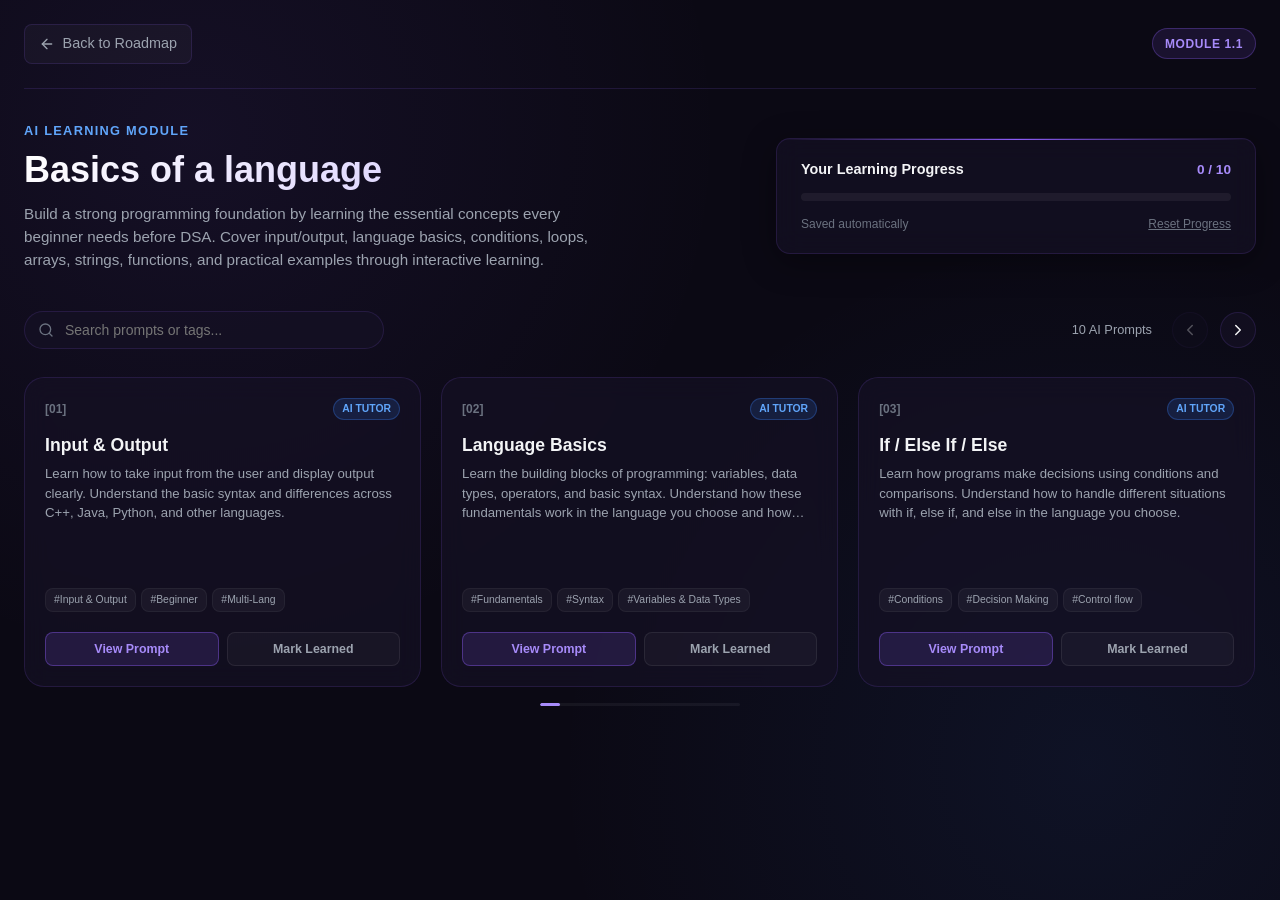
==== commit 56aee137: "1.3 prompts section done" ====
--- a/1/1.1.html
+++ b/1/1.1.html
@@ -3,7 +3,7 @@
 <head>
     <meta charset="UTF-8">
     <meta name="viewport" content="width=device-width, initial-scale=1.0">
-    <title>1.2 AI Prompt Engineering for Learning - AreWeCooked?</title>
+    <title>1.1 Basics of a language</title>
     <style>
         /* ==========================================================================
            1. DESIGN SYSTEM & CSS VARIABLES
@@ -778,9 +778,9 @@
         <header class="hero">
             <div>
                 <div class="hero-eyebrow">AI LEARNING MODULE</div>
-                <h1 class="hero-title">From “what is this?” to “I got this.”</h1>
+                <h1 class="hero-title">Basics of a language</h1>
                 <p class="hero-desc">
-                    Master programming & DSA logic using structured AI prompts. Designed for C++, Java, and Python learners to trigger Socratic reasoning, deep debugging, and active recall.
+                   Build a strong programming foundation by learning the essential concepts every beginner needs before DSA. Cover input/output, language basics, conditions, loops, arrays, strings, functions, and practical examples through interactive learning.
                 </p>
             </div>
             
